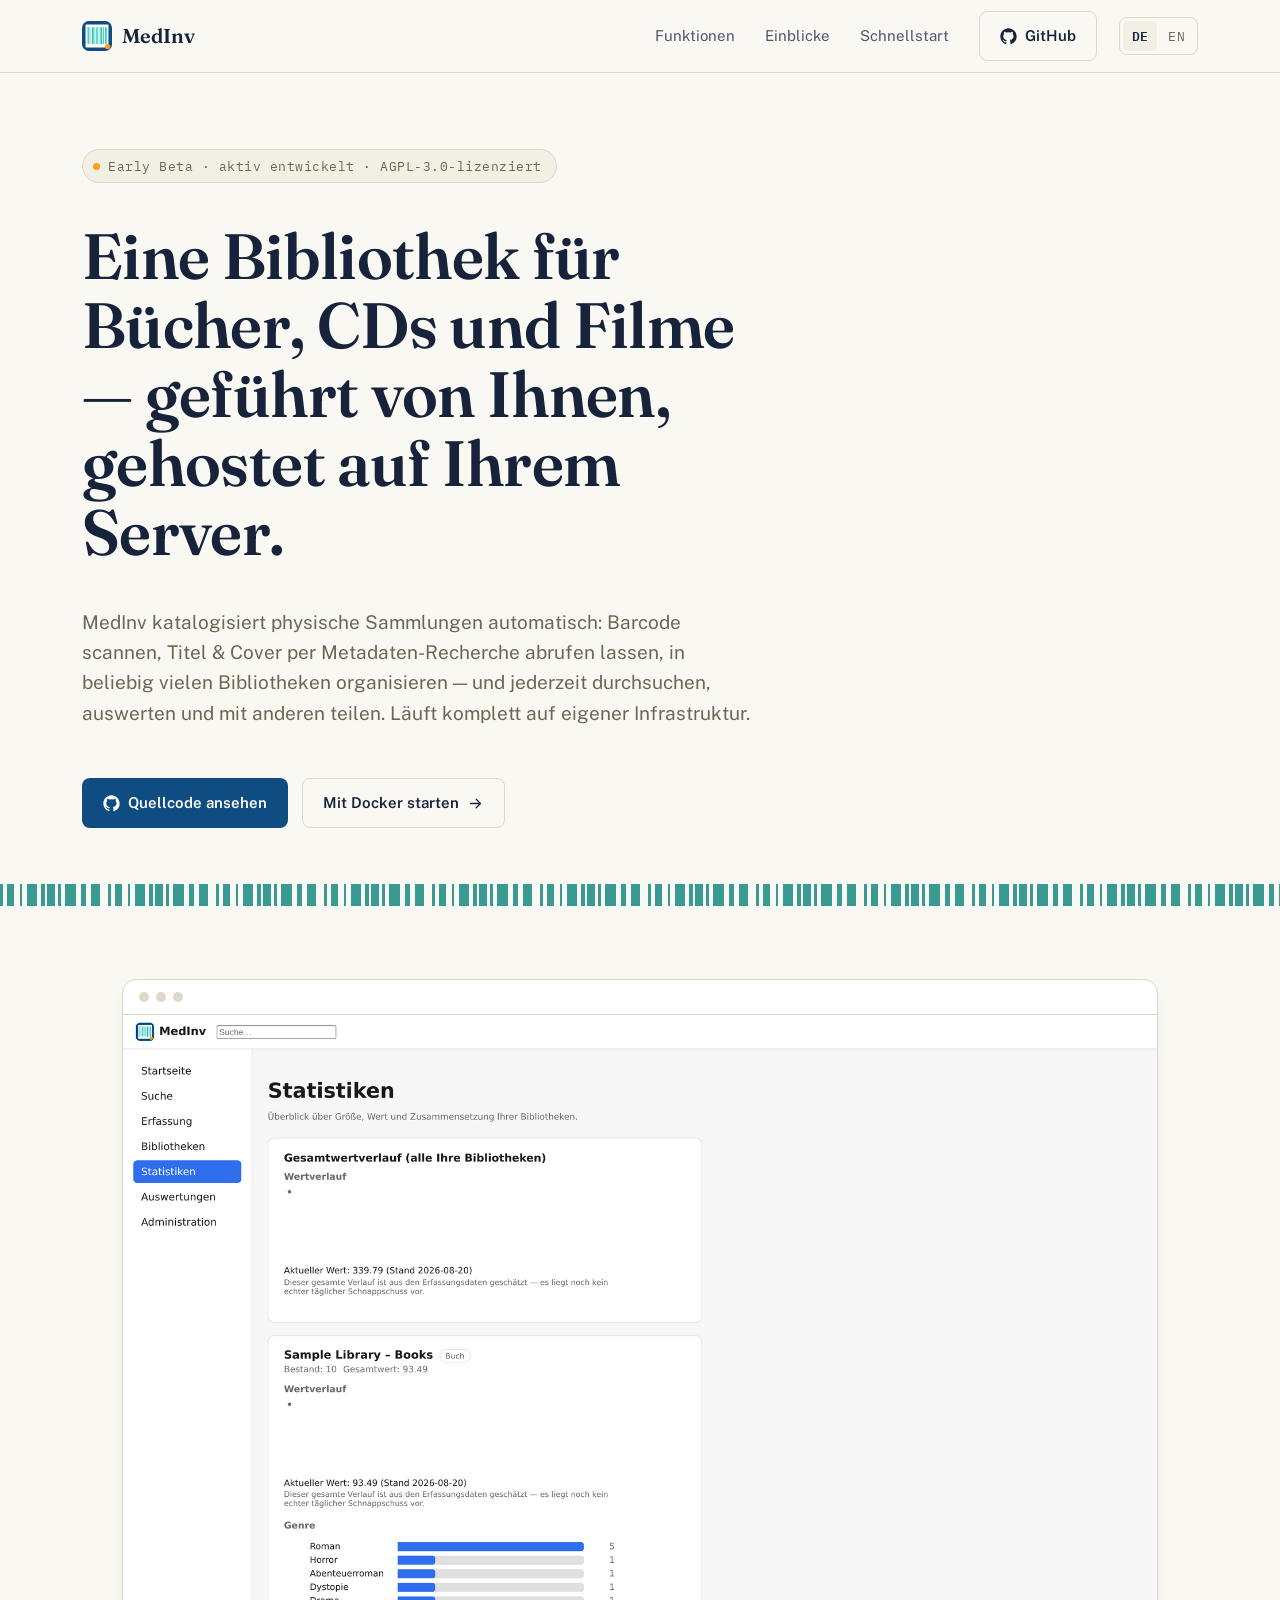
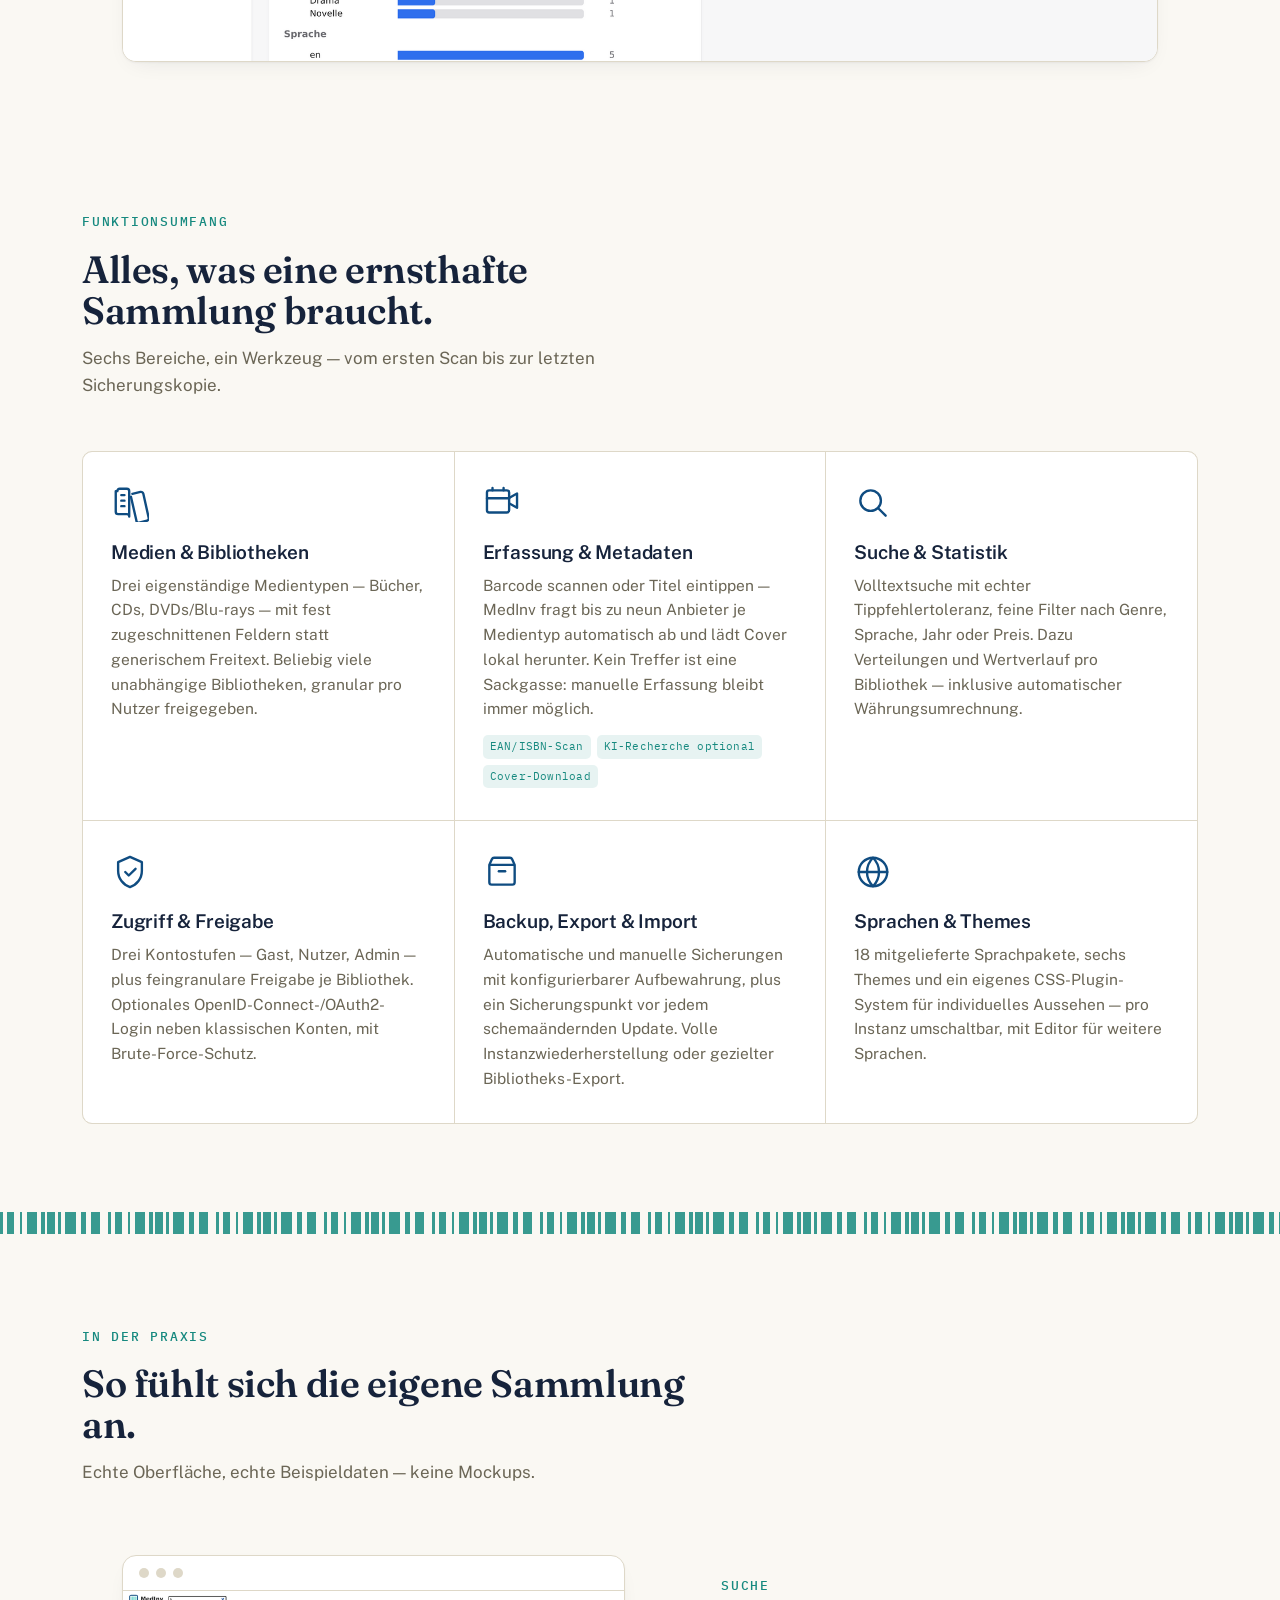
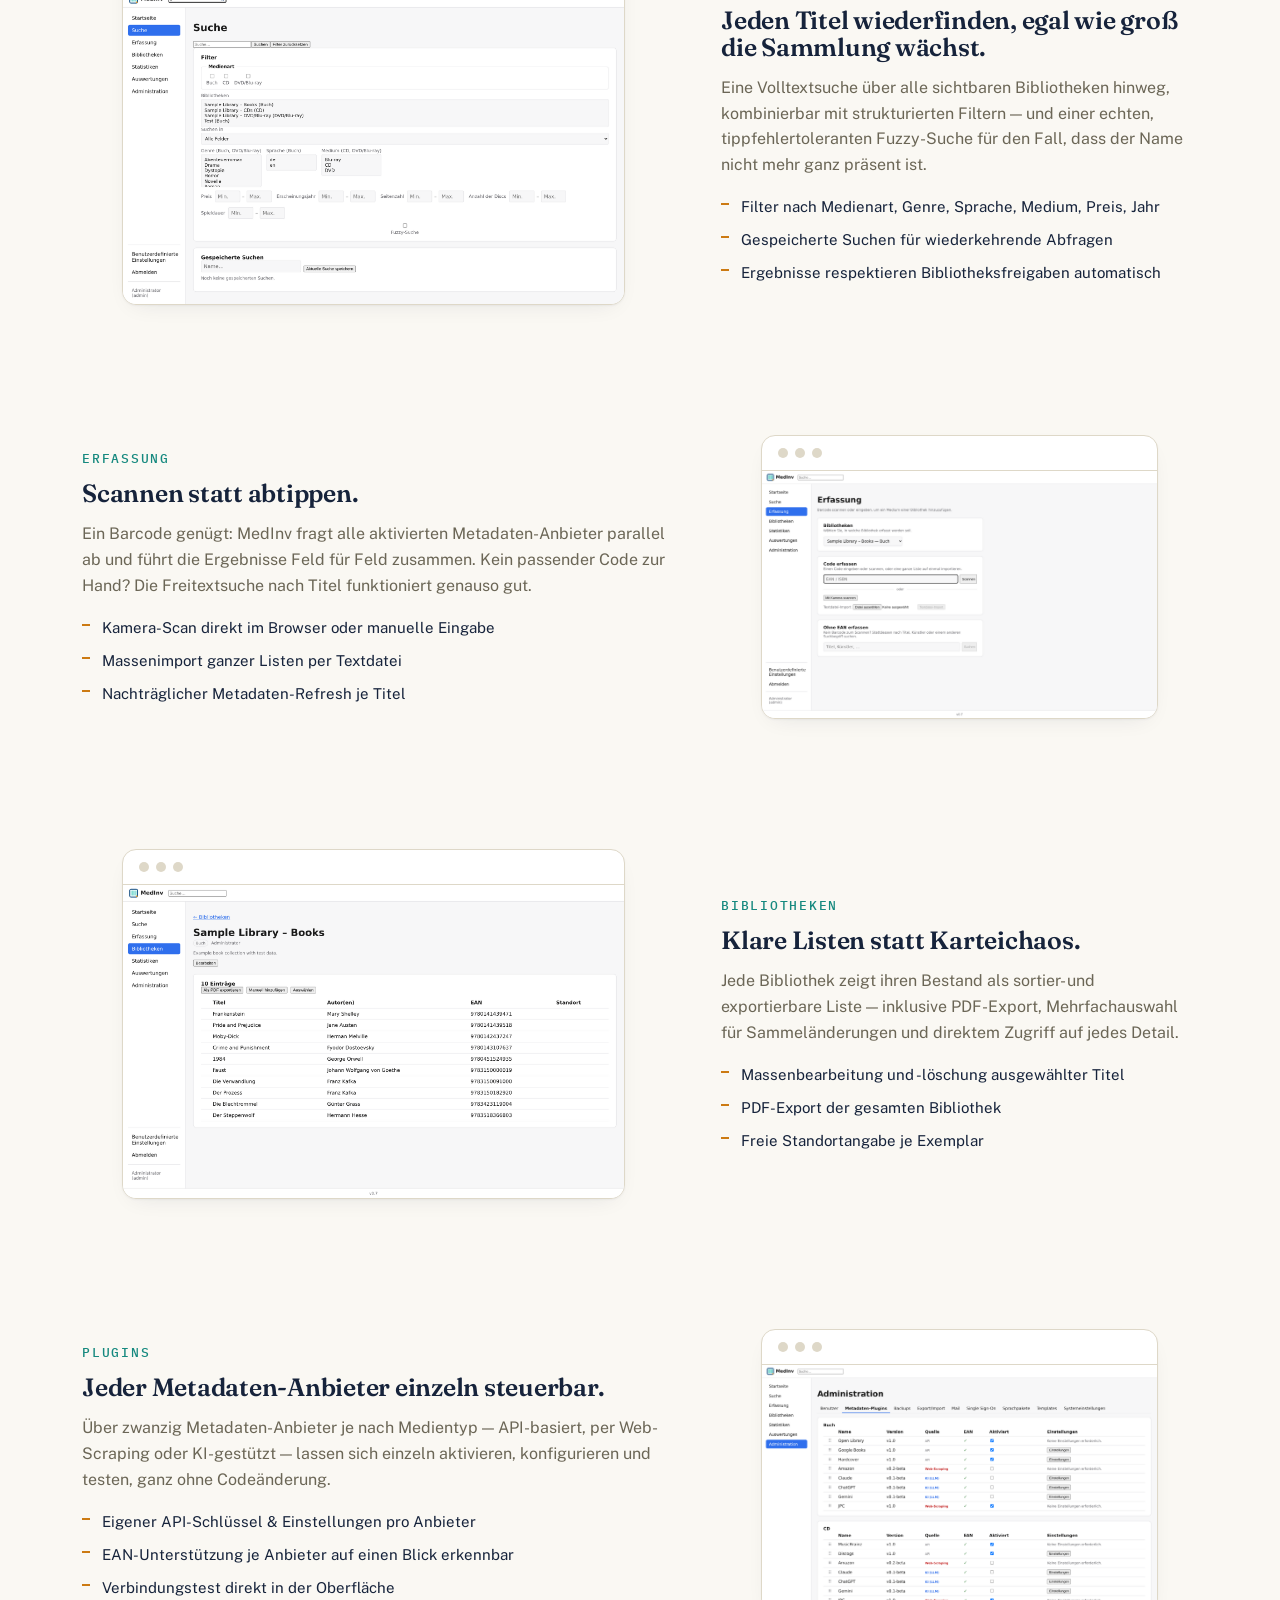
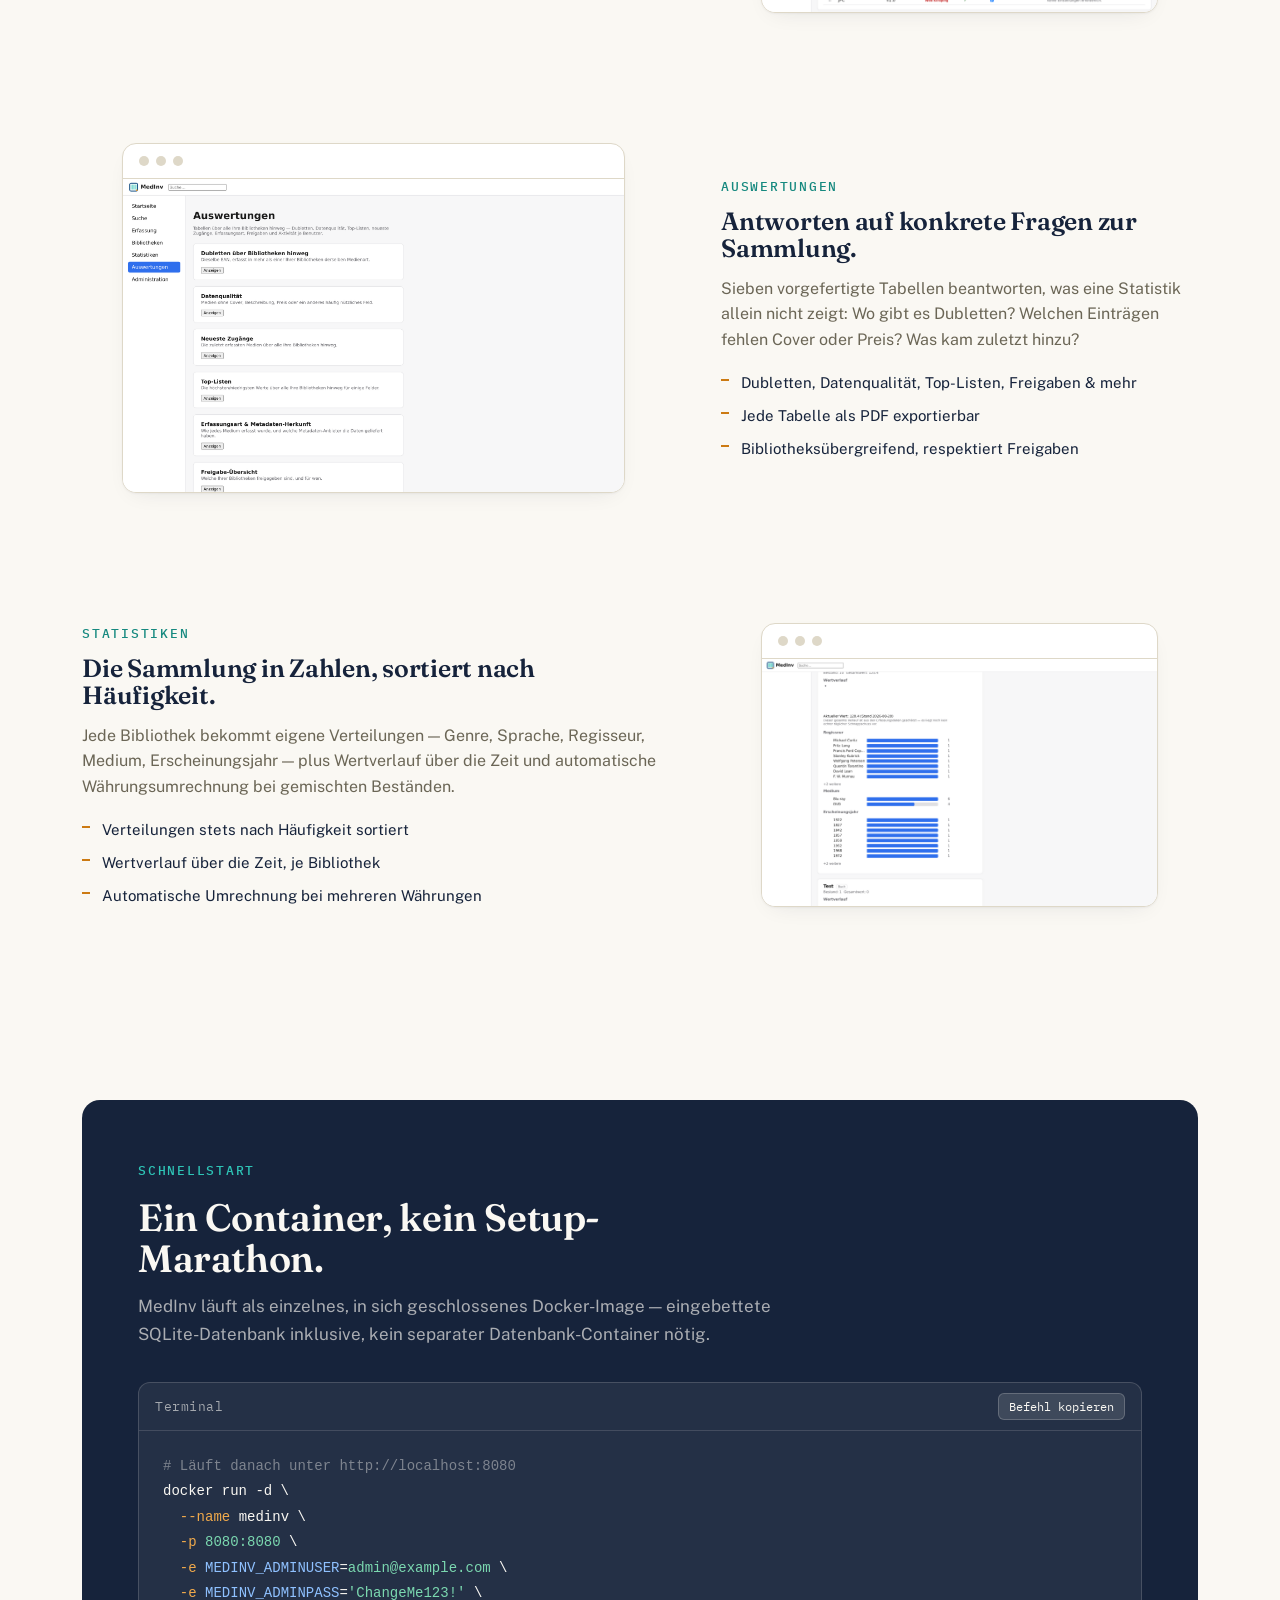
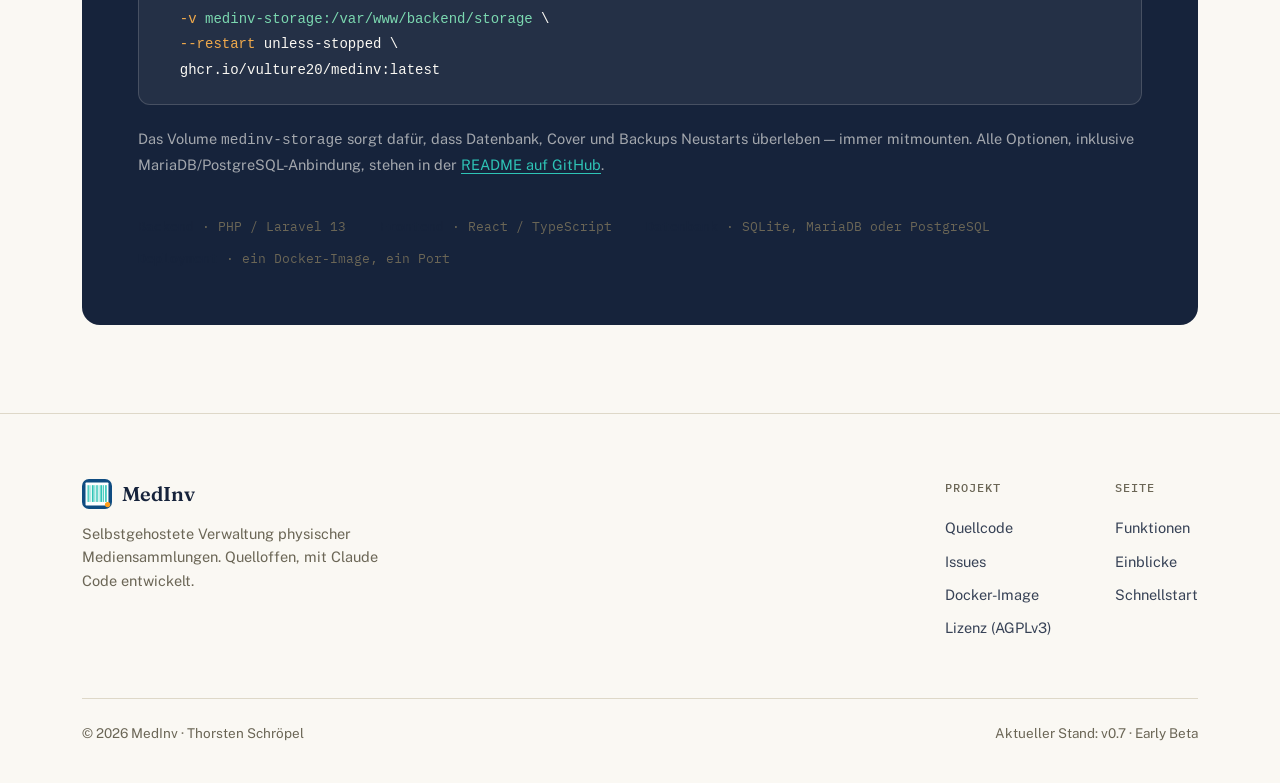
==== index.html @ a43372a1 "Initial commit: MedInv marketing homepage Statische, zweisprachige (DE/EN) Ein-/Zwei-Seiten-Homepage" ====
<!doctype html>
<html lang="de">
<head>
  <meta charset="UTF-8" />
  <meta name="viewport" content="width=device-width, initial-scale=1" />
  <meta name="robots" content="index, follow" />

  <title>MedInv — Ihre physische Mediensammlung, selbst gehostet</title>
  <meta name="description" content="MedInv ist eine selbstgehostete Web-App, um Bücher, CDs und DVDs/Blu-rays zu katalogisieren: Barcode scannen, Metadaten automatisch abrufen, durchsuchen und auswerten. Quelloffen auf GitHub." />

  <link rel="canonical" href="https://medinv.de/" />
  <link rel="alternate" hreflang="de" href="https://medinv.de/" />
  <link rel="alternate" hreflang="en" href="https://medinv.de/en/" />
  <link rel="alternate" hreflang="x-default" href="https://medinv.de/" />

  <meta property="og:type" content="website" />
  <meta property="og:site_name" content="MedInv" />
  <meta property="og:title" content="MedInv — Ihre physische Mediensammlung, selbst gehostet" />
  <meta property="og:description" content="MedInv ist eine selbstgehostete Web-App, um Bücher, CDs und DVDs/Blu-rays zu katalogisieren: Barcode scannen, Metadaten automatisch abrufen, durchsuchen und auswerten." />
  <meta property="og:url" content="https://medinv.de/" />
  <meta property="og:image" content="https://medinv.de/assets/img/og-image-de.png" />
  <meta property="og:image:width" content="1200" />
  <meta property="og:image:height" content="630" />
  <meta property="og:locale" content="de_DE" />
  <meta property="og:locale:alternate" content="en_US" />

  <meta name="twitter:card" content="summary_large_image" />
  <meta name="twitter:title" content="MedInv — Ihre physische Mediensammlung, selbst gehostet" />
  <meta name="twitter:description" content="MedInv ist eine selbstgehostete Web-App, um Bücher, CDs und DVDs/Blu-rays zu katalogisieren: Barcode scannen, Metadaten automatisch abrufen, durchsuchen und auswerten." />
  <meta name="twitter:image" content="https://medinv.de/assets/img/og-image-de.png" />

  <meta name="theme-color" content="#0f4c81" />
  <meta name="theme-color" content="#12181f" media="(prefers-color-scheme: dark)" />

  <link rel="icon" href="assets/img/logo.svg" type="image/svg+xml" />
  <link rel="icon" href="/favicon.ico" sizes="48x48" />
  <link rel="apple-touch-icon" href="assets/img/apple-touch-icon.png" />
  <link rel="manifest" href="/site.webmanifest" />

  <link rel="preconnect" href="https://fonts.googleapis.com" />
  <link rel="preconnect" href="https://fonts.gstatic.com" crossorigin />
  <link href="https://fonts.googleapis.com/css2?family=Fraunces:opsz,wght@9..144,500;9..144,600;9..144,700&family=Public+Sans:wght@400;500;600;700&family=IBM+Plex+Mono:wght@400;500&display=swap" rel="stylesheet">

  <link rel="stylesheet" href="assets/css/style.css" />

  <script type="application/ld+json">
  {
    "@context": "https://schema.org",
    "@type": "SoftwareApplication",
    "name": "MedInv",
    "description": "MedInv ist eine selbstgehostete Web-App, um Bücher, CDs und DVDs/Blu-rays zu katalogisieren: Barcode scannen, Metadaten automatisch abrufen, durchsuchen und auswerten.",
    "applicationCategory": "MultimediaApplication",
    "operatingSystem": "Linux, Docker",
    "softwareVersion": "0.7",
    "license": "https://github.com/vulture20/MedInv/blob/main/LICENSE",
    "url": "https://medinv.de/",
    "image": "https://medinv.de/assets/img/og-image-de.png",
    "author": { "@type": "Person", "name": "Thorsten Schröpel" },
    "offers": { "@type": "Offer", "price": "0", "priceCurrency": "EUR" },
    "inLanguage": "de"
  }
  </script>
</head>
<body>

  <nav class="site-nav">
    <div class="wrap">
      <a class="brand" href="#top">
        <img src="assets/img/logo.svg" alt="" width="30" height="30" />
        MedInv
      </a>
      <div class="nav-right">
        <div class="nav-links" id="navLinks">
          <a href="#funktionen">Funktionen</a>
          <a href="#einblicke">Einblicke</a>
          <a href="#quickstart">Schnellstart</a>
          <a class="btn btn-ghost" href="https://github.com/vulture20/MedInv" target="_blank" rel="noopener">
            <svg viewBox="0 0 24 24" fill="currentColor" aria-hidden="true"><path d="M12 .5C5.73.5.5 5.74.5 12.02c0 5.02 3.25 9.28 7.77 10.78.57.1.78-.25.78-.55 0-.27-.01-1.16-.02-2.1-3.16.69-3.83-1.36-3.83-1.36-.52-1.3-1.26-1.65-1.26-1.65-1.03-.71.08-.7.08-.7 1.14.08 1.74 1.17 1.74 1.17 1.01 1.74 2.65 1.24 3.3.95.1-.73.4-1.24.72-1.53-2.52-.29-5.17-1.26-5.17-5.62 0-1.24.44-2.26 1.16-3.06-.12-.28-.5-1.44.11-3 0 0 .95-.3 3.12 1.17a10.9 10.9 0 0 1 5.68 0c2.17-1.47 3.12-1.17 3.12-1.17.61 1.56.23 2.72.11 3 .72.8 1.16 1.82 1.16 3.06 0 4.37-2.66 5.33-5.19 5.61.41.35.77 1.04.77 2.1 0 1.52-.01 2.74-.01 3.11 0 .3.2.66.79.55A10.53 10.53 0 0 0 23.5 12.02C23.5 5.74 18.27.5 12 .5Z"/></svg>
            GitHub
          </a>
        </div>
        <div class="lang-switch" role="group" aria-label="Sprache / Language">
          <a class="lang-btn is-active" href="/" aria-current="page">DE</a>
          <a class="lang-btn" href="/en/">EN</a>
        </div>
        <button class="nav-toggle" id="navToggle" aria-label="Menü öffnen" aria-expanded="false" aria-controls="navLinks">
          <svg viewBox="0 0 24 24" fill="none" stroke="currentColor" stroke-width="1.8" stroke-linecap="round"><path d="M4 7h16M4 12h16M4 17h16"/></svg>
        </button>
      </div>
    </div>
  </nav>

  <main id="top">

    <!-- Hero ============================================================ -->
    <header class="hero">
      <div class="wrap">
        <span class="status-pill"><span class="dot"></span> Early Beta · aktiv entwickelt · AGPL-3.0-lizenziert</span>

        <h1>Eine Bibliothek für Bücher, CDs und Filme — geführt von Ihnen, gehostet auf Ihrem Server.</h1>

        <p class="lede">
          MedInv katalogisiert physische Sammlungen automatisch: Barcode scannen,
          Titel &amp; Cover per Metadaten-Recherche abrufen lassen, in beliebig
          vielen Bibliotheken organisieren — und jederzeit durchsuchen, auswerten
          und mit anderen teilen. Läuft komplett auf eigener Infrastruktur.
        </p>

        <div class="actions">
          <a class="btn btn-primary" href="https://github.com/vulture20/MedInv" target="_blank" rel="noopener">
            <svg viewBox="0 0 24 24" fill="currentColor" aria-hidden="true"><path d="M12 .5C5.73.5.5 5.74.5 12.02c0 5.02 3.25 9.28 7.77 10.78.57.1.78-.25.78-.55 0-.27-.01-1.16-.02-2.1-3.16.69-3.83-1.36-3.83-1.36-.52-1.3-1.26-1.65-1.26-1.65-1.03-.71.08-.7.08-.7 1.14.08 1.74 1.17 1.74 1.17 1.01 1.74 2.65 1.24 3.3.95.1-.73.4-1.24.72-1.53-2.52-.29-5.17-1.26-5.17-5.62 0-1.24.44-2.26 1.16-3.06-.12-.28-.5-1.44.11-3 0 0 .95-.3 3.12 1.17a10.9 10.9 0 0 1 5.68 0c2.17-1.47 3.12-1.17 3.12-1.17.61 1.56.23 2.72.11 3 .72.8 1.16 1.82 1.16 3.06 0 4.37-2.66 5.33-5.19 5.61.41.35.77 1.04.77 2.1 0 1.52-.01 2.74-.01 3.11 0 .3.2.66.79.55A10.53 10.53 0 0 0 23.5 12.02C23.5 5.74 18.27.5 12 .5Z"/></svg>
            <span>Quellcode ansehen</span>
          </a>
          <a class="btn btn-ghost" href="#quickstart">
            <span>Mit Docker starten</span>
            <svg viewBox="0 0 24 24" fill="none" stroke="currentColor" stroke-width="1.8" stroke-linecap="round" stroke-linejoin="round"><path d="M5 12h14M13 6l6 6-6 6"/></svg>
          </a>
        </div>
      </div>

      <div class="barcode" style="margin-top:56px;" aria-hidden="true"></div>

      <div class="wrap hero-shot reveal">
        <figure class="browser-frame">
          <div class="chrome"><span></span><span></span><span></span></div>
          <img src="assets/img/screenshot-statistics.png" alt="Statistik-Ansicht von MedInv mit Wertverlauf und Genre-Verteilung einer Bibliothek" loading="eager" width="1800" height="1000" />
        </figure>
      </div>
    </header>

    <!-- Funktionen ====================================================== -->
    <section id="funktionen">
      <div class="wrap">
        <div class="section-head reveal">
          <span class="eyebrow">Funktionsumfang</span>
          <h2>Alles, was eine ernsthafte Sammlung braucht.</h2>
          <p>Sechs Bereiche, ein Werkzeug — vom ersten Scan bis zur letzten Sicherungskopie.</p>
        </div>

        <div class="feature-grid reveal">
          <article class="feature-card">
            <div class="icon">
              <svg viewBox="0 0 24 24" fill="none" stroke="currentColor" stroke-linecap="round" stroke-linejoin="round"><path d="M4 4.5A1.5 1.5 0 0 1 5.5 3H10a1.5 1.5 0 0 1 1.5 1.5v16A1.5 1.5 0 0 0 10 19H4.5A1.5 1.5 0 0 1 3 17.5v-13Z"/><path d="M13.5 6.2 18.6 5a1.5 1.5 0 0 1 1.82 1.1l3.4 15.3a1.5 1.5 0 0 1-1.13 1.8l-4.9 1.2A1.5 1.5 0 0 1 16 22.9L12.6 8.1"/><path d="M6.5 7h2M6.5 10.5h2M6.5 14h2"/></svg>
            </div>
            <h3>Medien &amp; Bibliotheken</h3>
            <p>Drei eigenständige Medientypen — Bücher, CDs, DVDs/Blu-rays — mit fest zugeschnittenen Feldern statt generischem Freitext. Beliebig viele unabhängige Bibliotheken, granular pro Nutzer freigegeben.</p>
          </article>

          <article class="feature-card">
            <div class="icon">
              <svg viewBox="0 0 24 24" fill="none" stroke="currentColor" stroke-linecap="round" stroke-linejoin="round"><rect x="2.5" y="4" width="14" height="14" rx="1.4"/><path d="M6 4V2.5M13 4V2.5M2.5 9h14"/><path d="M17 8.5 21.5 6v9L17 12.5"/></svg>
            </div>
            <h3>Erfassung &amp; Metadaten</h3>
            <p>Barcode scannen oder Titel eintippen — MedInv fragt bis zu neun Anbieter je Medientyp automatisch ab und lädt Cover lokal herunter. Kein Treffer ist eine Sackgasse: manuelle Erfassung bleibt immer möglich.</p>
            <div class="taglist">
              <span>EAN/ISBN-Scan</span>
              <span>KI-Recherche optional</span>
              <span>Cover-Download</span>
            </div>
          </article>

          <article class="feature-card">
            <div class="icon">
              <svg viewBox="0 0 24 24" fill="none" stroke="currentColor" stroke-linecap="round" stroke-linejoin="round"><circle cx="10.5" cy="10.5" r="6.5"/><path d="m20 20-4.7-4.7"/></svg>
            </div>
            <h3>Suche &amp; Statistik</h3>
            <p>Volltextsuche mit echter Tippfehlertoleranz, feine Filter nach Genre, Sprache, Jahr oder Preis. Dazu Verteilungen und Wertverlauf pro Bibliothek — inklusive automatischer Währungsumrechnung.</p>
          </article>

          <article class="feature-card">
            <div class="icon">
              <svg viewBox="0 0 24 24" fill="none" stroke="currentColor" stroke-linecap="round" stroke-linejoin="round"><path d="M12 2.5 4.5 5.8v5.4c0 5 3.2 8.9 7.5 10.3 4.3-1.4 7.5-5.3 7.5-10.3V5.8L12 2.5Z"/><path d="m9 12 2.2 2.2L15.5 10"/></svg>
            </div>
            <h3>Zugriff &amp; Freigabe</h3>
            <p>Drei Kontostufen — Gast, Nutzer, Admin — plus feingranulare Freigabe je Bibliothek. Optionales OpenID-Connect-/OAuth2-Login neben klassischen Konten, mit Brute-Force-Schutz.</p>
          </article>

          <article class="feature-card">
            <div class="icon">
              <svg viewBox="0 0 24 24" fill="none" stroke="currentColor" stroke-linecap="round" stroke-linejoin="round"><path d="M4 7.5h16M4 7.5v11A1.5 1.5 0 0 0 5.5 20h13a1.5 1.5 0 0 0 1.5-1.5v-11M4 7.5l1.6-3.6A1.5 1.5 0 0 1 6.97 3h10.06a1.5 1.5 0 0 1 1.37.9L20 7.5"/><path d="M10 11.5h4"/></svg>
            </div>
            <h3>Backup, Export &amp; Import</h3>
            <p>Automatische und manuelle Sicherungen mit konfigurierbarer Aufbewahrung, plus ein Sicherungspunkt vor jedem schemaändernden Update. Volle Instanzwiederherstellung oder gezielter Bibliotheks-Export.</p>
          </article>

          <article class="feature-card">
            <div class="icon">
              <svg viewBox="0 0 24 24" fill="none" stroke="currentColor" stroke-linecap="round" stroke-linejoin="round"><circle cx="12" cy="12" r="9"/><path d="M3 12h18M12 3c2.5 2.5 3.8 5.8 3.8 9s-1.3 6.5-3.8 9c-2.5-2.5-3.8-5.8-3.8-9S9.5 5.5 12 3Z"/></svg>
            </div>
            <h3>Sprachen &amp; Themes</h3>
            <p>18 mitgelieferte Sprachpakete, sechs Themes und ein eigenes CSS-Plugin-System für individuelles Aussehen — pro Instanz umschaltbar, mit Editor für weitere Sprachen.</p>
          </article>
        </div>
      </div>
    </section>

    <div class="barcode" aria-hidden="true"></div>

    <!-- Einblicke ======================================================= -->
    <section id="einblicke">
      <div class="wrap">
        <div class="section-head reveal">
          <span class="eyebrow">In der Praxis</span>
          <h2>So fühlt sich die eigene Sammlung an.</h2>
          <p>Echte Oberfläche, echte Beispieldaten — keine Mockups.</p>
        </div>

        <div class="showcase-row reveal">
          <div class="showcase-media">
            <figure class="browser-frame">
              <div class="chrome"><span></span><span></span><span></span></div>
              <img src="assets/img/screenshot-search.png" alt="Suchseite mit Filtern nach Medienart, Genre, Sprache, Preis und Erscheinungsjahr" loading="lazy" width="1800" height="1250" />
            </figure>
          </div>
          <div class="showcase-copy">
            <span class="eyebrow">Suche</span>
            <h3>Jeden Titel wiederfinden, egal wie groß die Sammlung wächst.</h3>
            <p>Eine Volltextsuche über alle sichtbaren Bibliotheken hinweg, kombinierbar mit strukturierten Filtern — und einer echten, tippfehlertoleranten Fuzzy-Suche für den Fall, dass der Name nicht mehr ganz präsent ist.</p>
            <ul>
              <li>Filter nach Medienart, Genre, Sprache, Medium, Preis, Jahr</li>
              <li>Gespeicherte Suchen für wiederkehrende Abfragen</li>
              <li>Ergebnisse respektieren Bibliotheksfreigaben automatisch</li>
            </ul>
          </div>
        </div>

        <div class="showcase-row reverse reveal">
          <div class="showcase-media">
            <figure class="browser-frame">
              <div class="chrome"><span></span><span></span><span></span></div>
              <img src="assets/img/screenshot-capture.png" alt="Erfassungsseite von MedInv mit Barcode-Eingabe, Kamera-Scan und Erfassung ohne EAN" loading="lazy" width="1800" height="1250" />
            </figure>
          </div>
          <div class="showcase-copy">
            <span class="eyebrow">Erfassung</span>
            <h3>Scannen statt abtippen.</h3>
            <p>Ein Barcode genügt: MedInv fragt alle aktivierten Metadaten-Anbieter parallel ab und führt die Ergebnisse Feld für Feld zusammen. Kein passender Code zur Hand? Die Freitextsuche nach Titel funktioniert genauso gut.</p>
            <ul>
              <li>Kamera-Scan direkt im Browser oder manuelle Eingabe</li>
              <li>Massenimport ganzer Listen per Textdatei</li>
              <li>Nachträglicher Metadaten-Refresh je Titel</li>
            </ul>
          </div>
        </div>

        <div class="showcase-row reveal">
          <div class="showcase-media">
            <figure class="browser-frame">
              <div class="chrome"><span></span><span></span><span></span></div>
              <img src="assets/img/screenshot-library.png" alt="Bibliotheksansicht mit Titelliste, Autor und EAN, sowie PDF-Export" loading="lazy" width="1800" height="1250" />
            </figure>
          </div>
          <div class="showcase-copy">
            <span class="eyebrow">Bibliotheken</span>
            <h3>Klare Listen statt Karteichaos.</h3>
            <p>Jede Bibliothek zeigt ihren Bestand als sortier- und exportierbare Liste — inklusive PDF-Export, Mehrfachauswahl für Sammeländerungen und direktem Zugriff auf jedes Detail.</p>
            <ul>
              <li>Massenbearbeitung und -löschung ausgewählter Titel</li>
              <li>PDF-Export der gesamten Bibliothek</li>
              <li>Freie Standortangabe je Exemplar</li>
            </ul>
          </div>
        </div>

        <div class="showcase-row reverse reveal">
          <div class="showcase-media">
            <figure class="browser-frame">
              <div class="chrome"><span></span><span></span><span></span></div>
              <img src="assets/img/screenshot-plugins.png" alt="Plugin-Verwaltung mit Metadaten-Anbietern je Medientyp, Version, Quelle, EAN-Unterstützung und Aktivierung" loading="lazy" width="1800" height="1250" />
            </figure>
          </div>
          <div class="showcase-copy">
            <span class="eyebrow">Plugins</span>
            <h3>Jeder Metadaten-Anbieter einzeln steuerbar.</h3>
            <p>Über zwanzig Metadaten-Anbieter je nach Medientyp — API-basiert, per Web-Scraping oder KI-gestützt — lassen sich einzeln aktivieren, konfigurieren und testen, ganz ohne Codeänderung.</p>
            <ul>
              <li>Eigener API-Schlüssel &amp; Einstellungen pro Anbieter</li>
              <li>EAN-Unterstützung je Anbieter auf einen Blick erkennbar</li>
              <li>Verbindungstest direkt in der Oberfläche</li>
            </ul>
          </div>
        </div>

        <div class="showcase-row reveal">
          <div class="showcase-media">
            <figure class="browser-frame">
              <div class="chrome"><span></span><span></span><span></span></div>
              <img src="assets/img/screenshot-reports.png" alt="Übersicht der Auswertungen: Dubletten, Datenqualität, Neueste Zugänge, Top-Listen, Erfassungsart, Freigaben" loading="lazy" width="1800" height="1250" />
            </figure>
          </div>
          <div class="showcase-copy">
            <span class="eyebrow">Auswertungen</span>
            <h3>Antworten auf konkrete Fragen zur Sammlung.</h3>
            <p>Sieben vorgefertigte Tabellen beantworten, was eine Statistik allein nicht zeigt: Wo gibt es Dubletten? Welchen Einträgen fehlen Cover oder Preis? Was kam zuletzt hinzu?</p>
            <ul>
              <li>Dubletten, Datenqualität, Top-Listen, Freigaben &amp; mehr</li>
              <li>Jede Tabelle als PDF exportierbar</li>
              <li>Bibliotheksübergreifend, respektiert Freigaben</li>
            </ul>
          </div>
        </div>

        <div class="showcase-row reverse reveal">
          <div class="showcase-media">
            <figure class="browser-frame">
              <div class="chrome"><span></span><span></span><span></span></div>
              <img src="assets/img/screenshot-statistics-dvd.png" alt="Statistik-Verteilungen nach Regisseur, Medium und Erscheinungsjahr für eine DVD/Blu-ray-Bibliothek" loading="lazy" width="1800" height="1250" />
            </figure>
          </div>
          <div class="showcase-copy">
            <span class="eyebrow">Statistiken</span>
            <h3>Die Sammlung in Zahlen, sortiert nach Häufigkeit.</h3>
            <p>Jede Bibliothek bekommt eigene Verteilungen — Genre, Sprache, Regisseur, Medium, Erscheinungsjahr — plus Wertverlauf über die Zeit und automatische Währungsumrechnung bei gemischten Beständen.</p>
            <ul>
              <li>Verteilungen stets nach Häufigkeit sortiert</li>
              <li>Wertverlauf über die Zeit, je Bibliothek</li>
              <li>Automatische Umrechnung bei mehreren Währungen</li>
            </ul>
          </div>
        </div>
      </div>
    </section>

    <!-- Quickstart ======================================================= -->
    <section id="quickstart">
      <div class="wrap">
        <div class="quickstart reveal">
          <div class="section-head">
            <span class="eyebrow">Schnellstart</span>
            <h2>Ein Container, kein Setup-Marathon.</h2>
            <p>MedInv läuft als einzelnes, in sich geschlossenes Docker-Image — eingebettete SQLite-Datenbank inklusive, kein separater Datenbank-Container nötig.</p>
          </div>

          <div class="code-block">
            <div class="code-head">
              <span>Terminal</span>
              <button class="copy-btn" id="copyBtn" type="button" data-copy="docker run -d --name medinv -p 8080:8080 -e MEDINV_ADMINUSER=admin@example.com -e MEDINV_ADMINPASS='ChangeMe123!' -v medinv-storage:/var/www/backend/storage --restart unless-stopped ghcr.io/vulture20/medinv:latest" data-copied-label="Kopiert ✓">Befehl kopieren</button>
            </div>
            <pre><code><span class="tok-cmt"># Läuft danach unter http://localhost:8080</span>
docker run -d \
  <span class="tok-flag">--name</span> medinv \
  <span class="tok-flag">-p</span> <span class="tok-str">8080:8080</span> \
  <span class="tok-flag">-e</span> <span class="tok-key">MEDINV_ADMINUSER</span>=<span class="tok-str">admin@example.com</span> \
  <span class="tok-flag">-e</span> <span class="tok-key">MEDINV_ADMINPASS</span>=<span class="tok-str">'ChangeMe123!'</span> \
  <span class="tok-flag">-v</span> <span class="tok-str">medinv-storage:/var/www/backend/storage</span> \
  <span class="tok-flag">--restart</span> unless-stopped \
  ghcr.io/vulture20/medinv:latest</code></pre>
          </div>

          <p class="quickstart-note">
            Das Volume <code>medinv-storage</code> sorgt dafür, dass Datenbank, Cover und Backups Neustarts überleben — immer mitmounten.
            Alle Optionen, inklusive MariaDB/PostgreSQL-Anbindung, stehen in der
            <a href="https://github.com/vulture20/MedInv#-quick-start-with-docker" target="_blank" rel="noopener">README auf GitHub</a>.
          </p>

          <div class="stack">
            <span><strong>Backend</strong> · PHP / Laravel 13</span>
            <span><strong>Frontend</strong> · React / TypeScript</span>
            <span><strong>Datenbank</strong> · SQLite, MariaDB oder PostgreSQL</span>
            <span><strong>Deployment</strong> · ein Docker-Image, ein Port</span>
          </div>
        </div>
      </div>
    </section>

  </main>

  <footer>
    <div class="wrap">
      <div class="footer-top">
        <div class="footer-brand">
          <a class="brand" href="#top">
            <img src="assets/img/logo.svg" alt="" width="30" height="30" />
            MedInv
          </a>
          <p>Selbstgehostete Verwaltung physischer Mediensammlungen. Quelloffen, mit Claude Code entwickelt.</p>
        </div>
        <div class="footer-cols">
          <div class="footer-col">
            <h4>Projekt</h4>
            <a href="https://github.com/vulture20/MedInv" target="_blank" rel="noopener">Quellcode</a>
            <a href="https://github.com/vulture20/MedInv/issues" target="_blank" rel="noopener">Issues</a>
            <a href="https://github.com/vulture20/MedInv/pkgs/container/medinv" target="_blank" rel="noopener">Docker-Image</a>
            <a href="https://github.com/vulture20/MedInv/blob/main/LICENSE" target="_blank" rel="noopener">Lizenz (AGPLv3)</a>
          </div>
          <div class="footer-col">
            <h4>Seite</h4>
            <a href="#funktionen">Funktionen</a>
            <a href="#einblicke">Einblicke</a>
            <a href="#quickstart">Schnellstart</a>
          </div>
        </div>
      </div>
      <div class="footer-bottom">
        <span>© <span id="year"></span> MedInv · Thorsten Schröpel</span>
        <span>Aktueller Stand: v0.7 · Early Beta</span>
      </div>
    </div>
  </footer>

  <script src="assets/js/main.js"></script>
</body>
</html>
---- assets/css/style.css ----
/* =========================================================================
   MedInv — Produktseite
   Design-Tokens: siehe Kommentare unten. Ruhige, papierne Grundfläche,
   ein Signatur-Element (der "Barcode-Strip", direkt aus dem Logo
   abgeleitet) zieht sich als Gliederungselement durch die ganze Seite.
   ========================================================================= */

:root {
  /* Farbe -------------------------------------------------------------- */
  --paper: #faf8f3;         /* Grundfläche: warmes Karteikarten-Weiß */
  --paper-alt: #f2efe5;     /* Abgesetzte Flächen (Karten, Codeblock) */
  --ink: #16233b;           /* Fließtext / Überschriften, aus dem Logo-Blau abgeleitet */
  --muted: #6b6656;         /* Sekundärtext, warmes Grau-Braun */
  --line: #ded8c8;          /* Haarlinien, Rahmen */
  --shelf-blue: #0f4c81;    /* Primärfarbe, direkt aus dem Logo */
  --shelf-blue-dark: #0b3a63;
  --barcode-teal: #16897f;  /* Akzent, aus dem Logo-Teal, für Kontrast vertieft */
  --barcode-teal-bright: #2ec4b6; /* Logo-Originalton, nur dekorativ */
  --stamp-orange: #cc7a12;  /* Akzent, aus dem Logo-Orange, für Kontrast vertieft */
  --stamp-orange-bright: #ff9f1c; /* Logo-Originalton, nur dekorativ */
  --surface: #ffffff;

  /* Typografie ----------------------------------------------------------*/
  --font-display: 'Fraunces', 'Iowan Old Style', 'Georgia', serif;
  --font-body: 'Public Sans', -apple-system, BlinkMacSystemFont, 'Segoe UI', sans-serif;
  --font-mono: 'IBM Plex Mono', ui-monospace, 'SFMono-Regular', Menlo, monospace;

  --radius: 10px;
  --shadow-card: 0 1px 2px rgba(22, 35, 59, 0.04), 0 8px 24px -12px rgba(22, 35, 59, 0.12);
  --max-width: 1180px;
}

@media (prefers-color-scheme: dark) {
  :root {
    --paper: #12181f;
    --paper-alt: #171f28;
    --ink: #eee9de;
    --muted: #9a9587;
    --line: #2a3038;
    --shelf-blue: #4f9ce8;
    --shelf-blue-dark: #7fb8f0;
    --barcode-teal: #3ecbbd;
    --stamp-orange: #f0a94b;
    --surface: #171f28;
    --shadow-card: 0 1px 2px rgba(0, 0, 0, 0.3), 0 8px 24px -12px rgba(0, 0, 0, 0.5);
  }
}

* {
  box-sizing: border-box;
}

html {
  scroll-behavior: smooth;
}

@media (prefers-reduced-motion: reduce) {
  html {
    scroll-behavior: auto;
  }
  * {
    animation-duration: 0.001ms !important;
    animation-iteration-count: 1 !important;
    transition-duration: 0.001ms !important;
    scroll-behavior: auto !important;
  }
}

body {
  margin: 0;
  background: var(--paper);
  color: var(--ink);
  font-family: var(--font-body);
  font-size: 17px;
  line-height: 1.6;
  -webkit-font-smoothing: antialiased;
}

img {
  max-width: 100%;
  display: block;
}

a {
  color: inherit;
}

.wrap {
  max-width: var(--max-width);
  margin: 0 auto;
  padding: 0 32px;
}

@media (max-width: 640px) {
  .wrap {
    padding: 0 20px;
  }
}

::selection {
  background: var(--barcode-teal);
  color: var(--paper);
}

:focus-visible {
  outline: 2px solid var(--barcode-teal);
  outline-offset: 3px;
}

h1, h2, h3 {
  font-family: var(--font-display);
  font-weight: 600;
  line-height: 1.08;
  margin: 0;
  letter-spacing: -0.01em;
}

p {
  margin: 0;
}

.eyebrow {
  font-family: var(--font-mono);
  font-size: 12.5px;
  letter-spacing: 0.14em;
  text-transform: uppercase;
  color: var(--barcode-teal);
  font-weight: 500;
}

/* Barcode-Strip: Signatur-Element -------------------------------------- */
/* Die Streifenbreiten sind direkt aus assets/img/logo.svg übernommen
   (die zehn <rect>-Balken des Logos), damit dieses Motiv nicht neu
   erfunden, sondern konsequent aus dem bestehenden Markenzeichen
   weitergeführt wird. */
.barcode {
  height: 22px;
  width: 100%;
  background-image: repeating-linear-gradient(
    90deg,
    var(--barcode-teal) 0px, var(--barcode-teal) 3px, transparent 3px, transparent 7px,
    var(--barcode-teal) 7px, var(--barcode-teal) 14px, transparent 14px, transparent 20px,
    var(--barcode-teal) 20px, var(--barcode-teal) 22px, transparent 22px, transparent 27px,
    var(--barcode-teal) 27px, var(--barcode-teal) 37px, transparent 37px, transparent 41px,
    var(--barcode-teal) 41px, var(--barcode-teal) 45px, transparent 45px, transparent 47px,
    var(--barcode-teal) 47px, var(--barcode-teal) 55px, transparent 55px, transparent 58px,
    var(--barcode-teal) 58px, var(--barcode-teal) 61px, transparent 61px, transparent 65px,
    var(--barcode-teal) 65px, var(--barcode-teal) 76px, transparent 76px, transparent 81px,
    var(--barcode-teal) 81px, var(--barcode-teal) 86px, transparent 86px, transparent 91px,
    var(--barcode-teal) 91px, var(--barcode-teal) 100px, transparent 100px, transparent 108px
  );
  background-size: 108px 100%;
  opacity: 0.85;
}

.barcode--dense {
  opacity: 1;
}

/* Nav -------------------------------------------------------------------*/
.site-nav {
  position: sticky;
  top: 0;
  z-index: 40;
  background: color-mix(in srgb, var(--paper) 92%, transparent);
  backdrop-filter: saturate(1.4) blur(10px);
  border-bottom: 1px solid var(--line);
}

.site-nav .wrap {
  display: flex;
  align-items: center;
  justify-content: space-between;
  height: 72px;
}

.brand {
  display: flex;
  align-items: center;
  gap: 10px;
  text-decoration: none;
  font-family: var(--font-display);
  font-weight: 600;
  font-size: 20px;
  color: var(--ink);
}

.brand img {
  width: 30px;
  height: 30px;
  border-radius: 7px;
}

.nav-right {
  display: flex;
  align-items: center;
  gap: 22px;
}

.nav-links {
  display: flex;
  align-items: center;
  gap: 30px;
  font-size: 15px;
}

.nav-links a {
  text-decoration: none;
  color: var(--ink);
  opacity: 0.75;
  transition: opacity 0.15s ease;
}

.nav-links a:hover {
  opacity: 1;
}

.nav-links .btn {
  opacity: 1;
}

/* Language switch: always visible (not folded into the mobile nav-links
   overlay), since a visitor's first task on landing might be picking a
   language before anything else on the page is legible to them. */
.lang-switch {
  display: flex;
  align-items: center;
  gap: 2px;
  font-family: var(--font-mono);
  font-size: 12.5px;
  border: 1px solid var(--line);
  border-radius: 8px;
  padding: 3px;
  flex-shrink: 0;
}

.lang-btn {
  /* SEO rework: .lang-btn is now a plain cross-page <a> (real navigation
     between / and /en/) instead of a JS-driven <button>, so it needs the
     link-specific resets a <button> got for free. */
  display: inline-block;
  text-decoration: none;
  background: none;
  border: none;
  cursor: pointer;
  padding: 5px 9px;
  border-radius: 5px;
  color: var(--muted);
  font-family: inherit;
  font-size: inherit;
  letter-spacing: 0.03em;
  transition: background 0.15s ease, color 0.15s ease;
}

.lang-btn:visited {
  color: var(--muted);
}

.lang-btn:hover {
  color: var(--ink);
}

.lang-btn.is-active {
  color: var(--ink);
  font-weight: 600;
  background: var(--paper-alt);
}

.nav-toggle {
  display: none;
  background: none;
  border: 1px solid var(--line);
  border-radius: 8px;
  width: 40px;
  height: 40px;
  align-items: center;
  justify-content: center;
  cursor: pointer;
}

.nav-toggle svg {
  width: 20px;
  height: 20px;
  stroke: var(--ink);
}

@media (max-width: 780px) {
  .nav-toggle {
    display: flex;
  }
  .nav-links {
    position: absolute;
    top: 72px;
    left: 0;
    right: 0;
    background: var(--paper);
    border-bottom: 1px solid var(--line);
    flex-direction: column;
    align-items: flex-start;
    gap: 4px;
    padding: 10px 20px 22px;
    display: none;
  }
  .nav-links.open {
    display: flex;
  }
  .nav-links a {
    padding: 10px 0;
    width: 100%;
    opacity: 1;
  }
}

/* Buttons -----------------------------------------------------------------*/
.btn {
  display: inline-flex;
  align-items: center;
  gap: 8px;
  padding: 12px 20px;
  border-radius: 8px;
  font-size: 15px;
  font-weight: 600;
  text-decoration: none;
  border: 1px solid transparent;
  cursor: pointer;
  font-family: var(--font-body);
  transition: transform 0.15s ease, background 0.15s ease, border-color 0.15s ease;
}

.btn:hover {
  transform: translateY(-1px);
}

.btn-primary {
  background: var(--shelf-blue);
  color: #fff;
}

.btn-primary:hover {
  background: var(--shelf-blue-dark);
}

.btn-ghost {
  background: transparent;
  border-color: var(--line);
  color: var(--ink);
}

.btn-ghost:hover {
  border-color: var(--barcode-teal);
}

.btn svg {
  width: 17px;
  height: 17px;
}

/* Hero --------------------------------------------------------------------*/
.hero {
  padding: 76px 0 40px;
}

.hero .wrap {
  display: grid;
  gap: 20px;
}

.status-pill {
  display: inline-flex;
  align-items: center;
  gap: 8px;
  font-family: var(--font-mono);
  font-size: 12.5px;
  letter-spacing: 0.04em;
  color: var(--muted);
  background: var(--paper-alt);
  border: 1px solid var(--line);
  border-radius: 100px;
  padding: 6px 14px 6px 10px;
  width: fit-content;
}

.status-pill .dot {
  width: 7px;
  height: 7px;
  border-radius: 50%;
  background: var(--stamp-orange-bright);
}

.hero h1 {
  font-size: clamp(38px, 5.4vw, 64px);
  max-width: 16ch;
  margin-top: 18px;
}

.hero .lede {
  font-size: 19px;
  color: var(--muted);
  max-width: 56ch;
  margin-top: 20px;
}

.hero .actions {
  display: flex;
  gap: 14px;
  flex-wrap: wrap;
  margin-top: 30px;
}

.hero-shot {
  margin-top: 56px;
}

/* Browser-Rahmen für Screenshots -------------------------------------------*/
.browser-frame {
  background: var(--surface);
  border: 1px solid var(--line);
  border-radius: 14px;
  overflow: hidden;
  box-shadow: var(--shadow-card);
}

.browser-frame .chrome {
  display: flex;
  align-items: center;
  gap: 7px;
  padding: 12px 16px;
  border-bottom: 1px solid var(--line);
}

.browser-frame .chrome span {
  width: 10px;
  height: 10px;
  border-radius: 50%;
  background: var(--line);
}

.browser-frame img {
  width: 100%;
  height: auto;
}

/* Section scaffolding -------------------------------------------------- */
section {
  padding: 88px 0;
}

section[id] {
  scroll-margin-top: 88px;
}

.section-head {
  max-width: 640px;
  margin-bottom: 52px;
}

.section-head h2 {
  font-size: clamp(28px, 3.4vw, 38px);
  margin-top: 14px;
}

.section-head p {
  color: var(--muted);
  font-size: 17px;
  margin-top: 14px;
}

/* Features grid ---------------------------------------------------------*/
.feature-grid {
  display: grid;
  grid-template-columns: repeat(3, 1fr);
  gap: 1px;
  background: var(--line);
  border: 1px solid var(--line);
  border-radius: var(--radius);
  overflow: hidden;
}

@media (max-width: 900px) {
  .feature-grid {
    grid-template-columns: repeat(2, 1fr);
  }
}

@media (max-width: 620px) {
  .feature-grid {
    grid-template-columns: 1fr;
  }
}

.feature-card {
  background: var(--surface);
  padding: 32px 28px;
}

.feature-card .icon {
  width: 38px;
  height: 38px;
  color: var(--shelf-blue);
}

.feature-card .icon svg {
  width: 100%;
  height: 100%;
  stroke-width: 1.5;
}

.feature-card h3 {
  font-size: 19px;
  margin-top: 20px;
  font-weight: 600;
  font-family: var(--font-body);
  letter-spacing: -0.01em;
}

.feature-card p {
  margin-top: 10px;
  color: var(--muted);
  font-size: 15.5px;
  line-height: 1.6;
}

.feature-card .taglist {
  margin-top: 14px;
  display: flex;
  flex-wrap: wrap;
  gap: 6px;
}

.feature-card .taglist span {
  font-family: var(--font-mono);
  font-size: 11px;
  color: var(--barcode-teal);
  background: color-mix(in srgb, var(--barcode-teal) 10%, transparent);
  border-radius: 5px;
  padding: 3px 7px;
  letter-spacing: 0.02em;
}

/* Showcase rows -----------------------------------------------------------*/
.showcase-row {
  display: grid;
  grid-template-columns: 1.1fr 0.9fr;
  gap: 56px;
  align-items: center;
}

.showcase-row + .showcase-row {
  margin-top: 96px;
}

.showcase-row.reverse .showcase-media {
  order: 2;
}

.showcase-row.reverse .showcase-copy {
  order: 1;
}

@media (max-width: 860px) {
  .showcase-row,
  .showcase-row.reverse .showcase-media,
  .showcase-row.reverse .showcase-copy {
    order: unset;
    grid-template-columns: 1fr;
  }
  .showcase-row {
    grid-template-columns: 1fr;
    gap: 26px;
  }
}

.showcase-copy .eyebrow {
  display: block;
  margin-bottom: 12px;
}

.showcase-copy h3 {
  font-size: 25px;
  font-family: var(--font-display);
  font-weight: 600;
}

.showcase-copy p {
  margin-top: 14px;
  color: var(--muted);
  font-size: 16px;
}

.showcase-copy ul {
  margin: 18px 0 0;
  padding: 0;
  list-style: none;
  display: grid;
  gap: 9px;
}

.showcase-copy li {
  font-size: 15px;
  color: var(--ink);
  padding-left: 20px;
  position: relative;
}

.showcase-copy li::before {
  content: '';
  position: absolute;
  left: 0;
  top: 8px;
  width: 8px;
  height: 2px;
  background: var(--stamp-orange);
}

/* Quick start -------------------------------------------------------------*/
.quickstart {
  background: var(--ink);
  color: var(--paper);
  border-radius: 18px;
  padding: 56px;
}

@media (max-width: 640px) {
  .quickstart {
    padding: 34px 22px;
  }
}

.quickstart .section-head {
  margin-bottom: 34px;
}

.quickstart .section-head p {
  color: color-mix(in srgb, var(--paper) 65%, transparent);
}

.quickstart .eyebrow {
  color: var(--barcode-teal-bright);
}

.code-block {
  background: color-mix(in srgb, var(--paper) 6%, var(--ink) 94%);
  border: 1px solid color-mix(in srgb, var(--paper) 16%, transparent);
  border-radius: 12px;
  overflow: hidden;
}

.code-block .code-head {
  display: flex;
  justify-content: space-between;
  align-items: center;
  padding: 10px 16px;
  border-bottom: 1px solid color-mix(in srgb, var(--paper) 14%, transparent);
  font-family: var(--font-mono);
  font-size: 12.5px;
  color: color-mix(in srgb, var(--paper) 60%, transparent);
  letter-spacing: 0.04em;
}

.copy-btn {
  font-family: var(--font-mono);
  font-size: 12px;
  color: var(--paper);
  background: color-mix(in srgb, var(--paper) 12%, transparent);
  border: 1px solid color-mix(in srgb, var(--paper) 20%, transparent);
  border-radius: 6px;
  padding: 5px 10px;
  cursor: pointer;
  transition: background 0.15s ease;
}

.copy-btn:hover {
  background: color-mix(in srgb, var(--paper) 20%, transparent);
}

.code-block pre {
  margin: 0;
  padding: 22px 24px;
  overflow-x: auto;
  font-family: var(--font-mono);
  font-size: 14px;
  line-height: 1.75;
}

.code-block code {
  white-space: pre;
}

.tok-key { color: #8fc1ff; }
.tok-str { color: #7bd8b0; }
.tok-cmt { color: color-mix(in srgb, var(--paper) 42%, transparent); }
.tok-flag { color: #f0a94b; }

.quickstart-note {
  margin-top: 22px;
  font-size: 14.5px;
  color: color-mix(in srgb, var(--paper) 62%, transparent);
}

.quickstart-note a {
  color: var(--barcode-teal-bright);
  text-decoration: underline;
  text-underline-offset: 3px;
}

/* Stack strip ---------------------------------------------------------- */
.stack {
  display: flex;
  flex-wrap: wrap;
  gap: 10px 34px;
  margin-top: 40px;
  font-family: var(--font-mono);
  font-size: 13px;
  color: var(--muted);
}

.stack strong {
  color: var(--ink);
  font-weight: 600;
}

/* Footer ------------------------------------------------------------------*/
footer {
  padding: 64px 0 48px;
  border-top: 1px solid var(--line);
}

.footer-top {
  display: flex;
  justify-content: space-between;
  gap: 40px;
  flex-wrap: wrap;
}

.footer-brand {
  max-width: 320px;
}

.footer-brand .brand {
  margin-bottom: 12px;
}

.footer-brand p {
  color: var(--muted);
  font-size: 14.5px;
}

.footer-cols {
  display: flex;
  gap: 64px;
  flex-wrap: wrap;
}

.footer-col h4 {
  font-family: var(--font-mono);
  font-size: 12px;
  letter-spacing: 0.08em;
  text-transform: uppercase;
  color: var(--muted);
  margin: 0 0 14px;
  font-weight: 500;
}

.footer-col a {
  display: block;
  text-decoration: none;
  color: var(--ink);
  font-size: 14.5px;
  padding: 5px 0;
  opacity: 0.85;
}

.footer-col a:hover {
  opacity: 1;
  color: var(--barcode-teal);
}

.footer-bottom {
  margin-top: 54px;
  padding-top: 24px;
  border-top: 1px solid var(--line);
  display: flex;
  justify-content: space-between;
  flex-wrap: wrap;
  gap: 12px;
  font-size: 13.5px;
  color: var(--muted);
}

/* Reveal-on-scroll ------------------------------------------------------ */
.reveal {
  opacity: 0;
  transform: translateY(14px);
  transition: opacity 0.6s ease, transform 0.6s ease;
}

.reveal.is-visible {
  opacity: 1;
  transform: none;
}

@media (prefers-reduced-motion: reduce) {
  .reveal {
    opacity: 1;
    transform: none;
  }
}
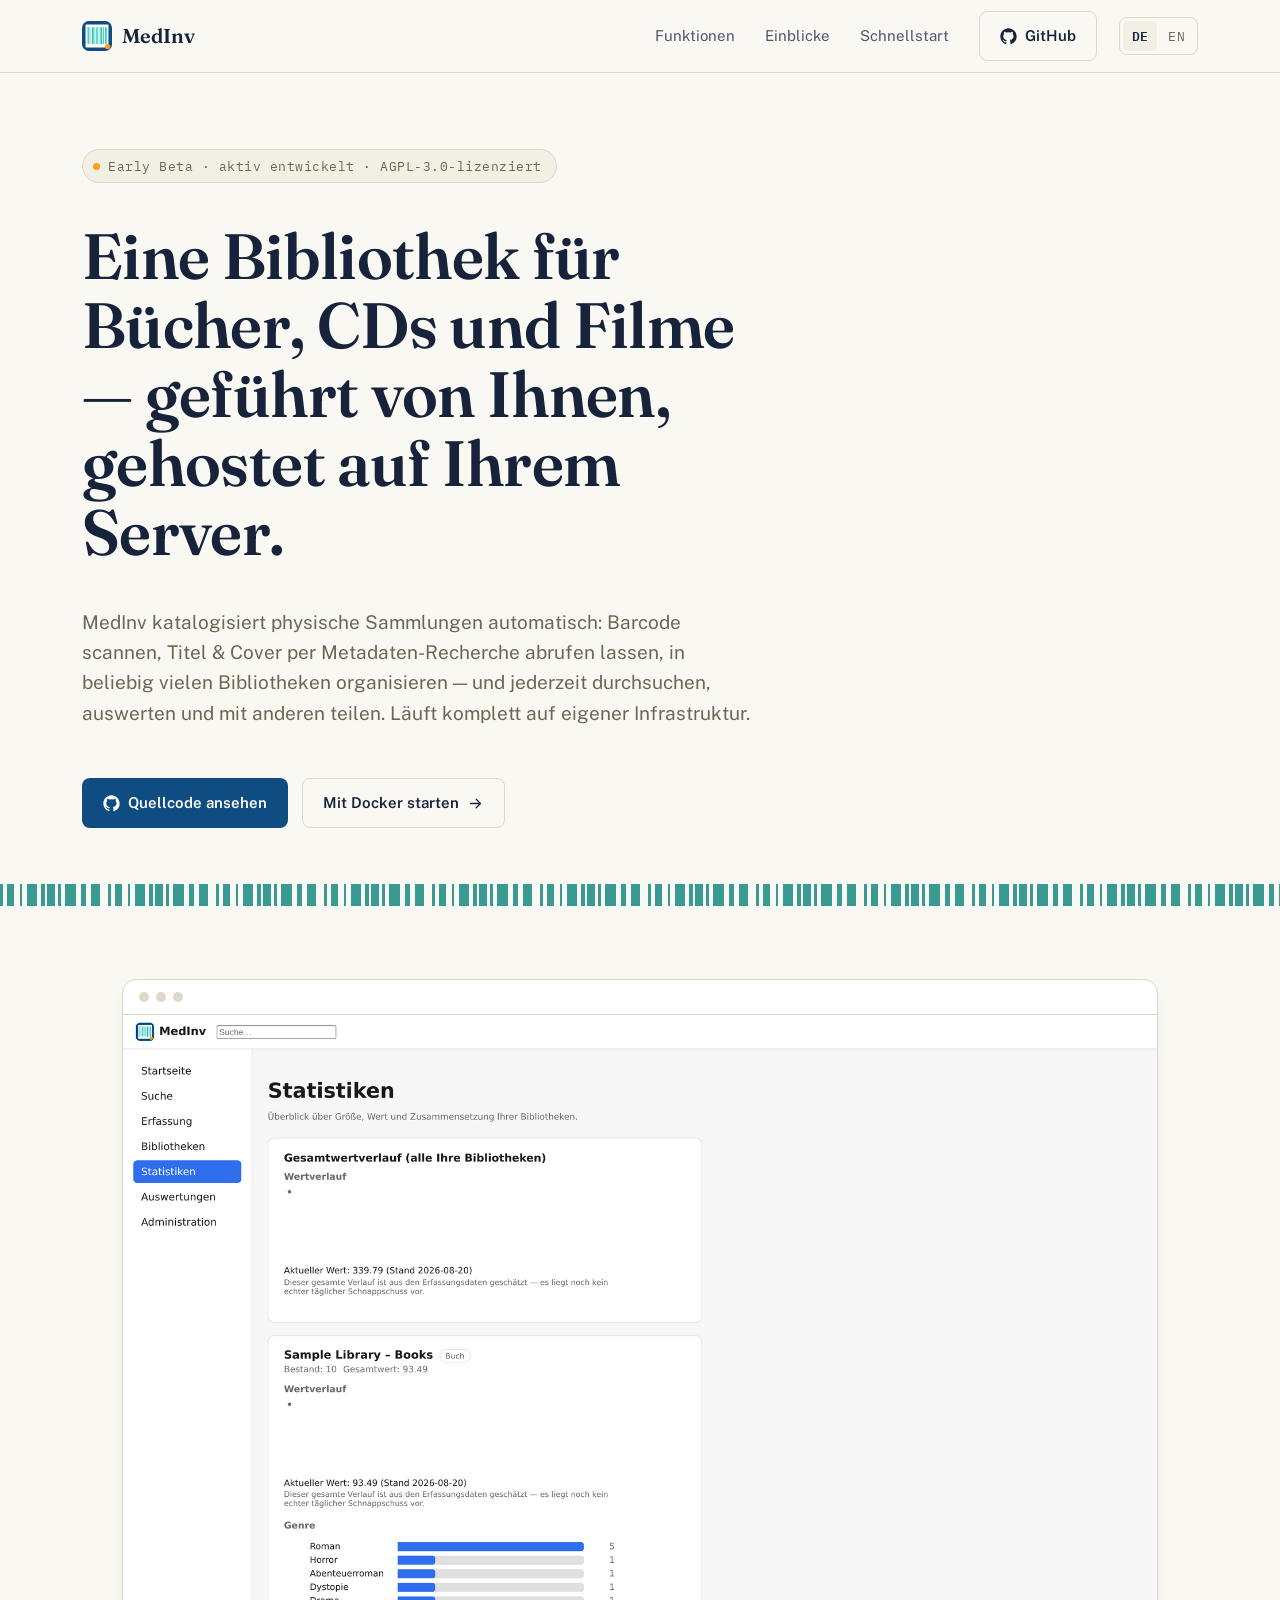
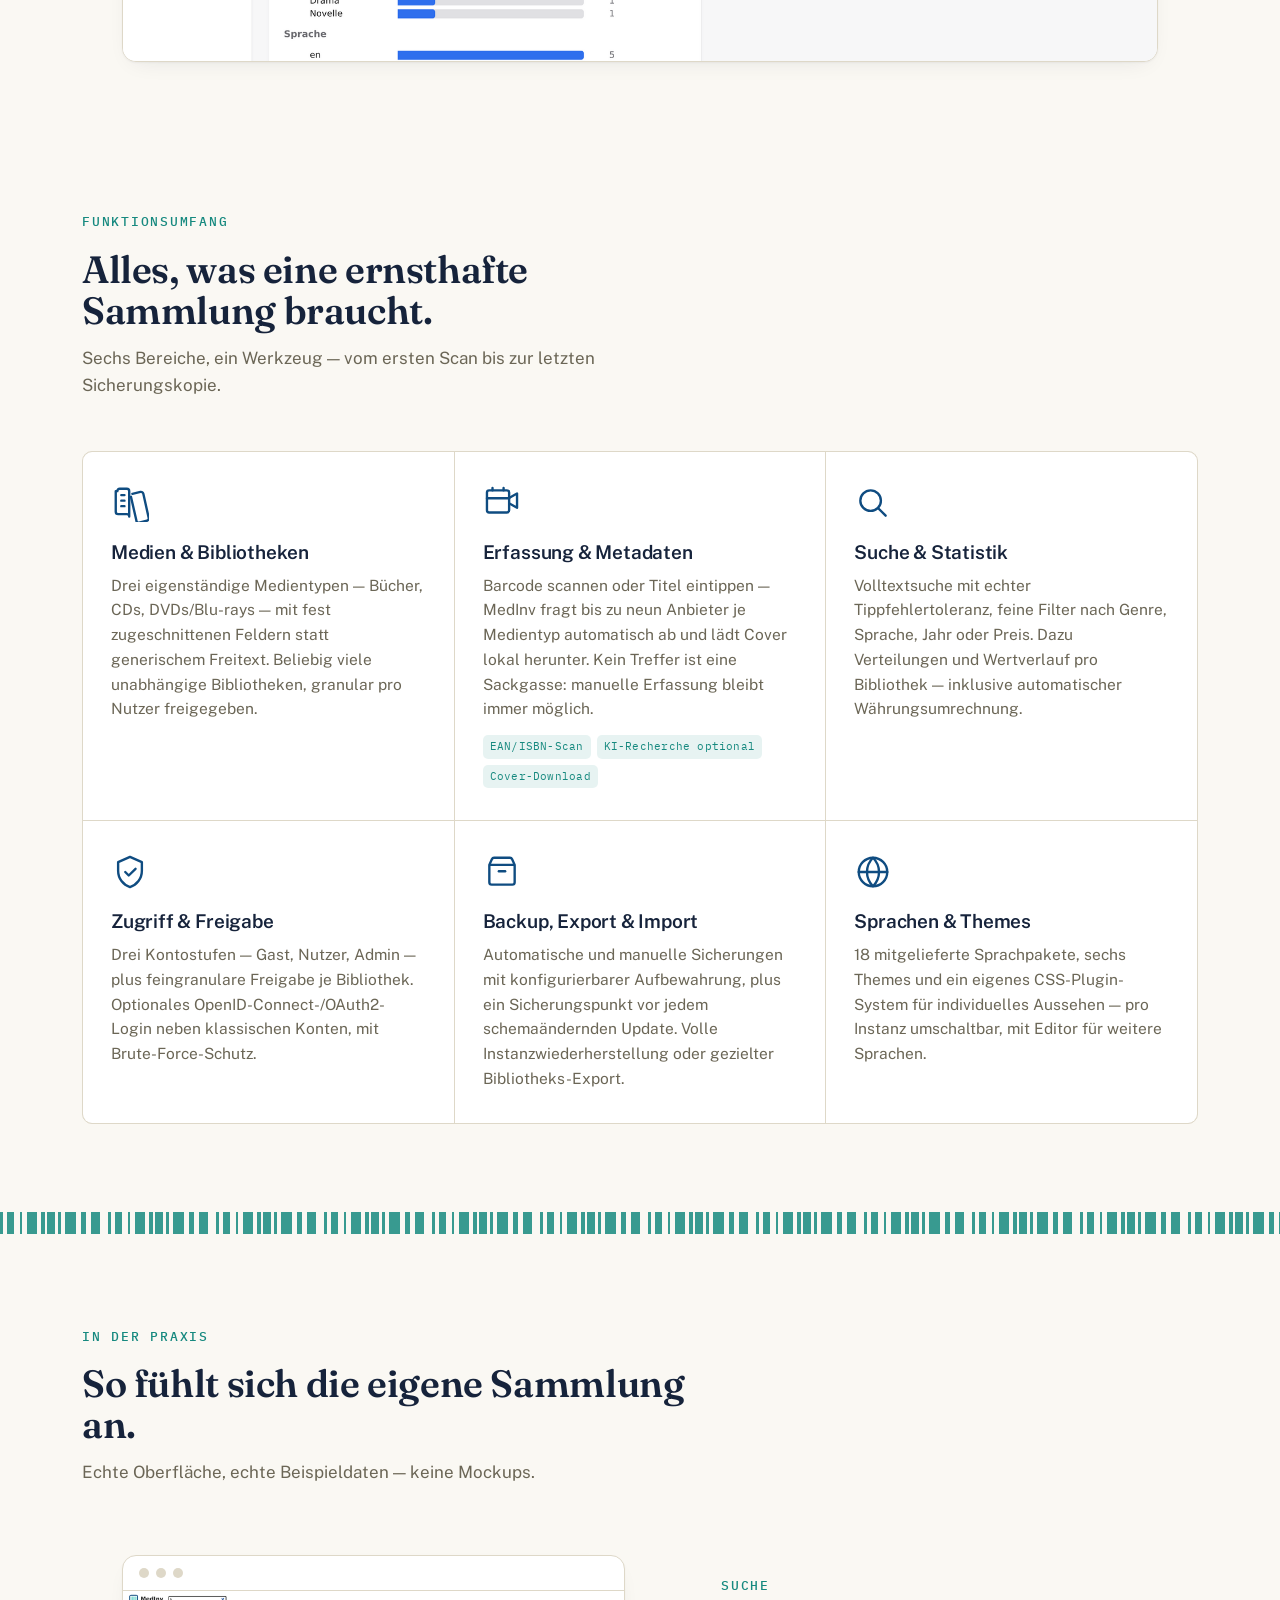
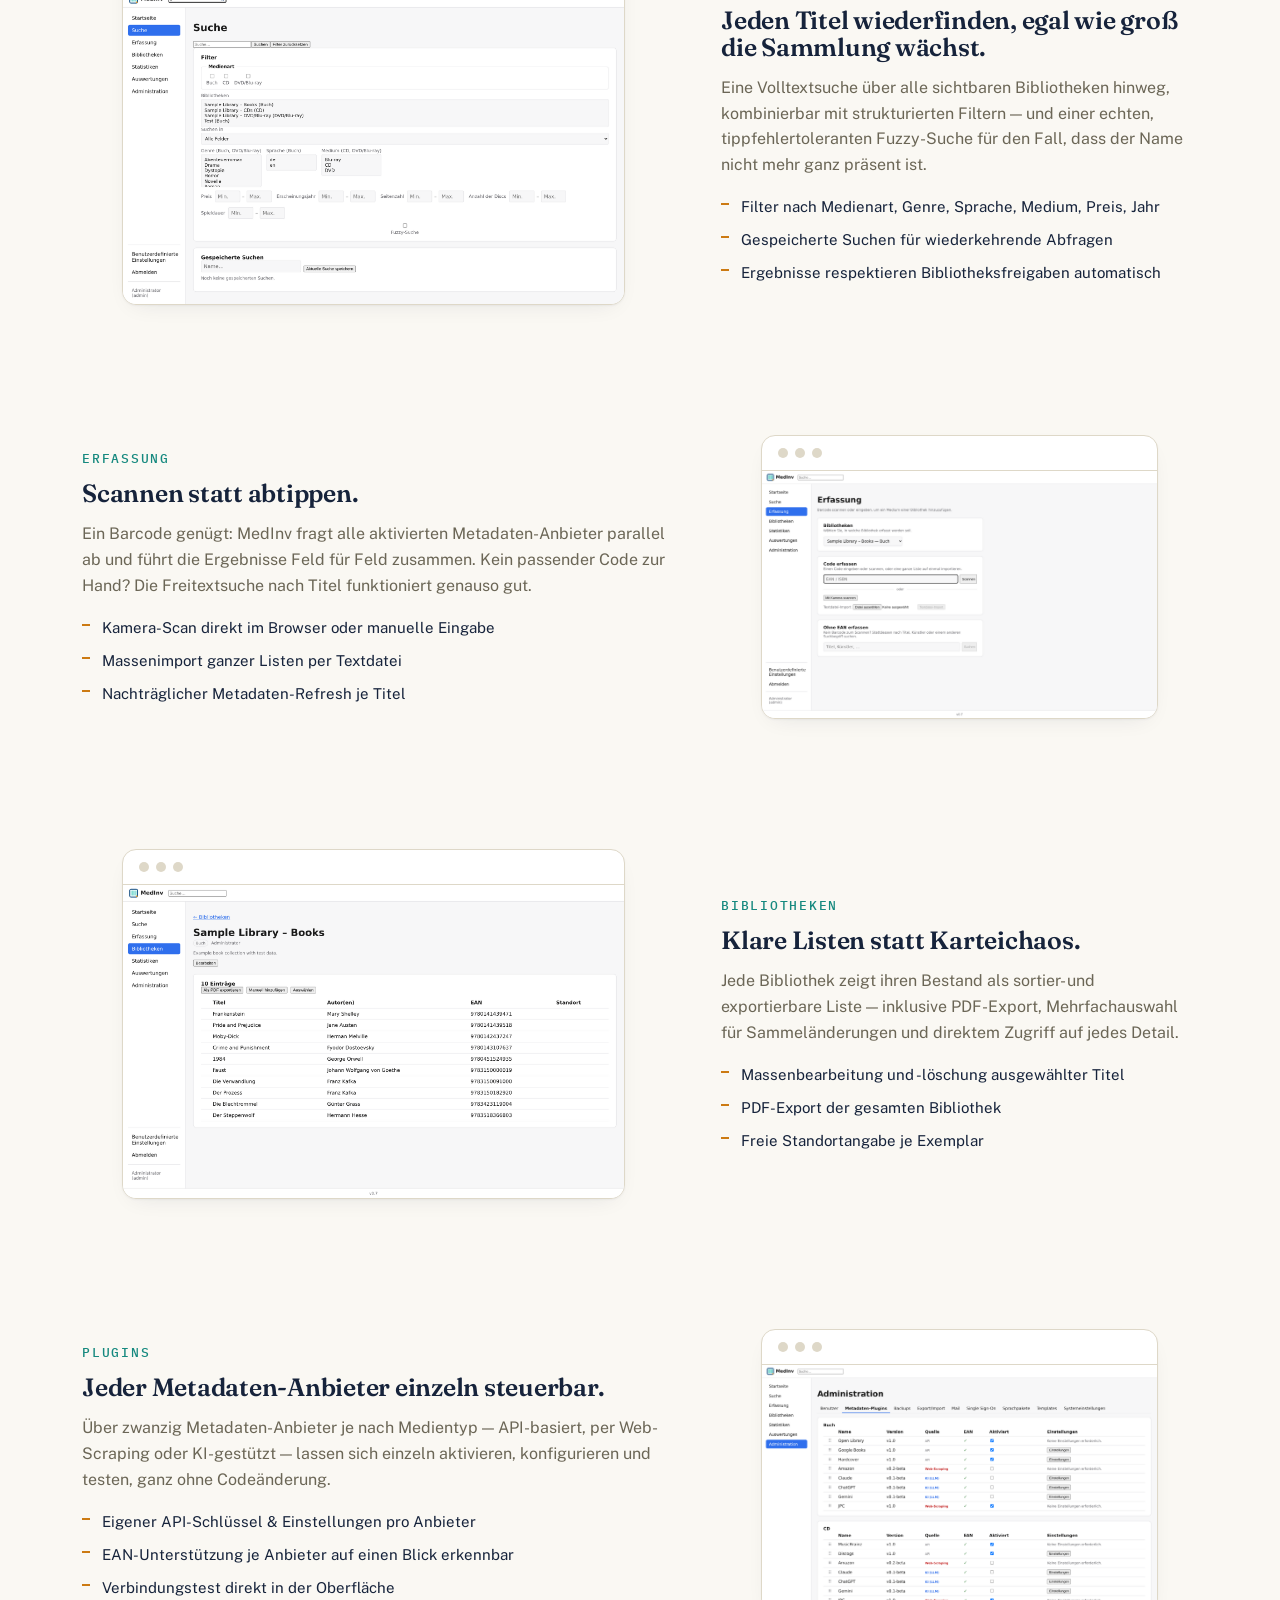
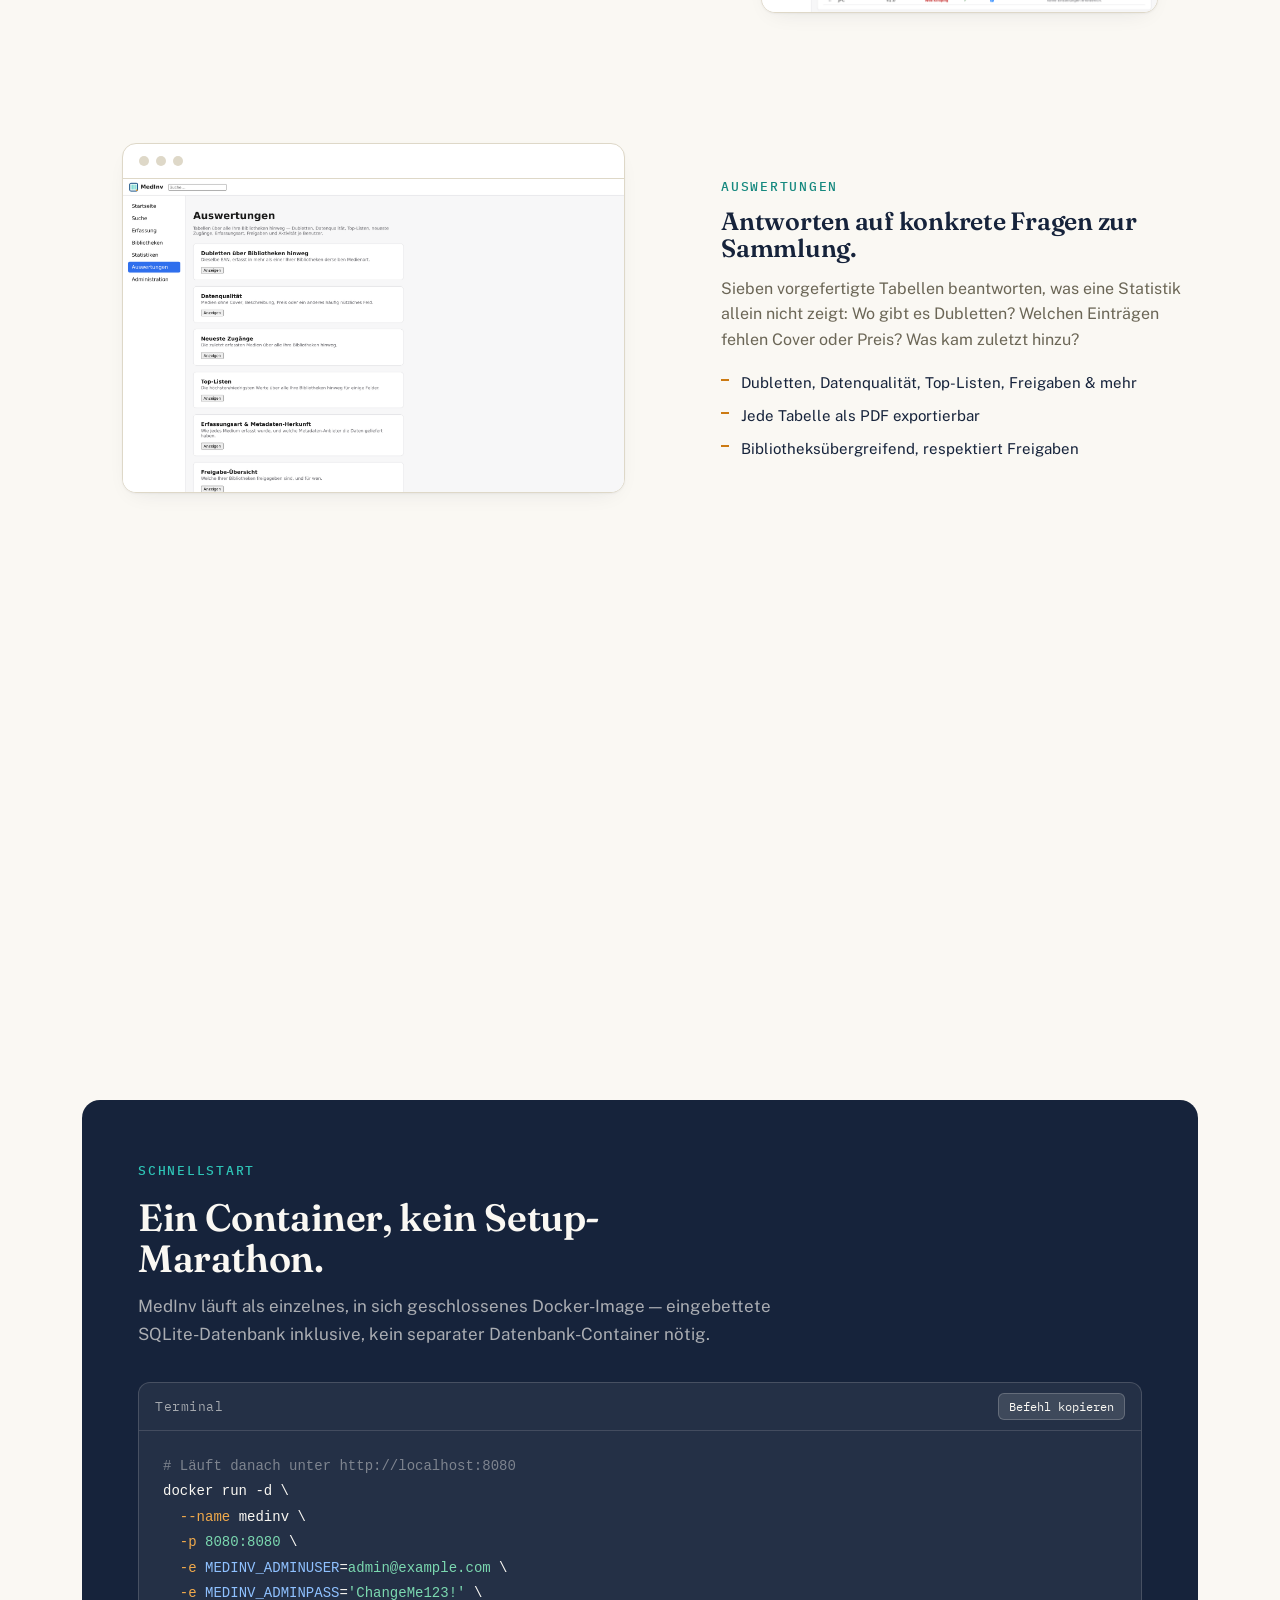
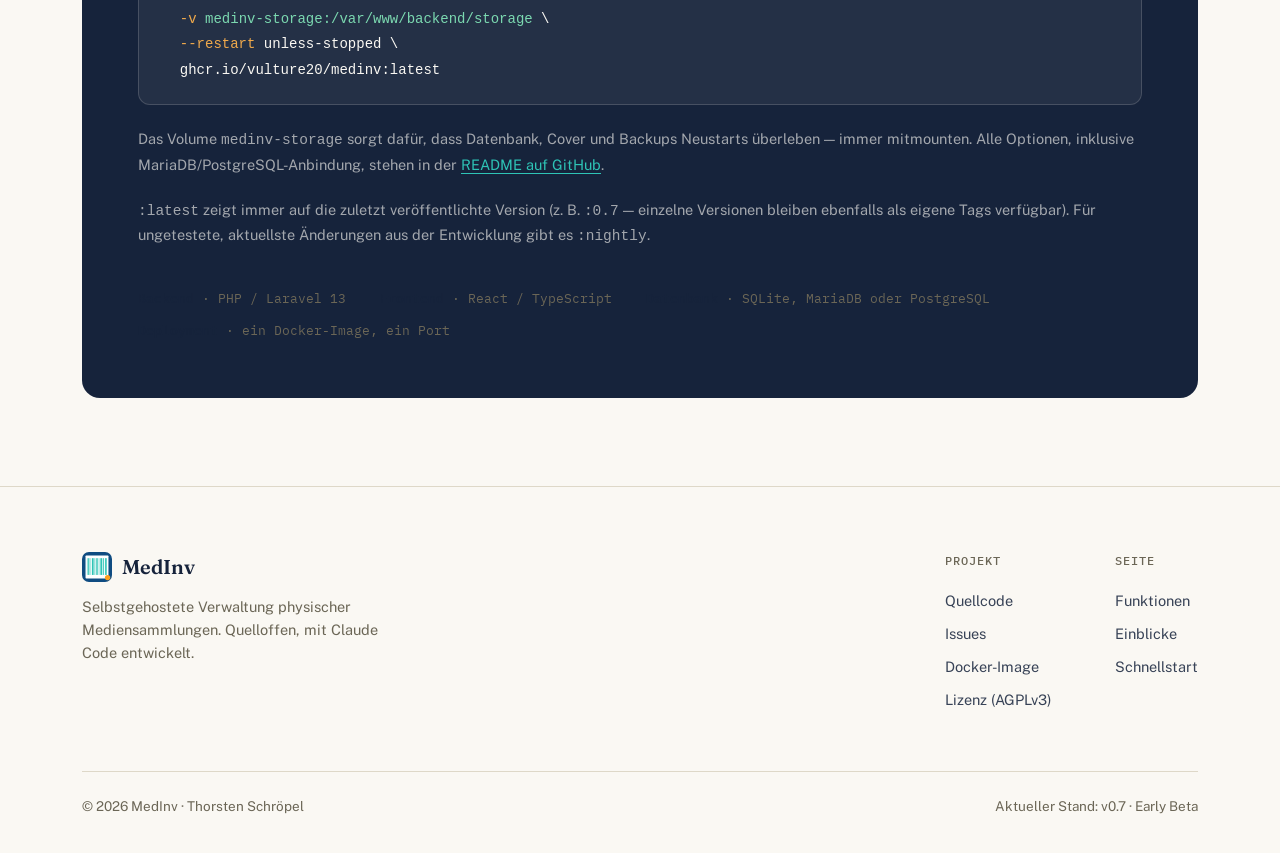
==== commit 896a935e: "Mention :latest/:nightly Docker tag split in the quick-start section Mirrors the note just added to " ====
--- a/index.html
+++ b/index.html
@@ -353,6 +353,10 @@
             <a href="https://github.com/vulture20/MedInv#-quick-start-with-docker" target="_blank" rel="noopener">README auf GitHub</a>.
           </p>
 
+          <p class="quickstart-note">
+            <code>:latest</code> zeigt immer auf die zuletzt veröffentlichte Version (z. B. <code>:0.7</code> — einzelne Versionen bleiben ebenfalls als eigene Tags verfügbar). Für ungetestete, aktuellste Änderungen aus der Entwicklung gibt es <code>:nightly</code>.
+          </p>
+
           <div class="stack">
             <span><strong>Backend</strong> · PHP / Laravel 13</span>
             <span><strong>Frontend</strong> · React / TypeScript</span>
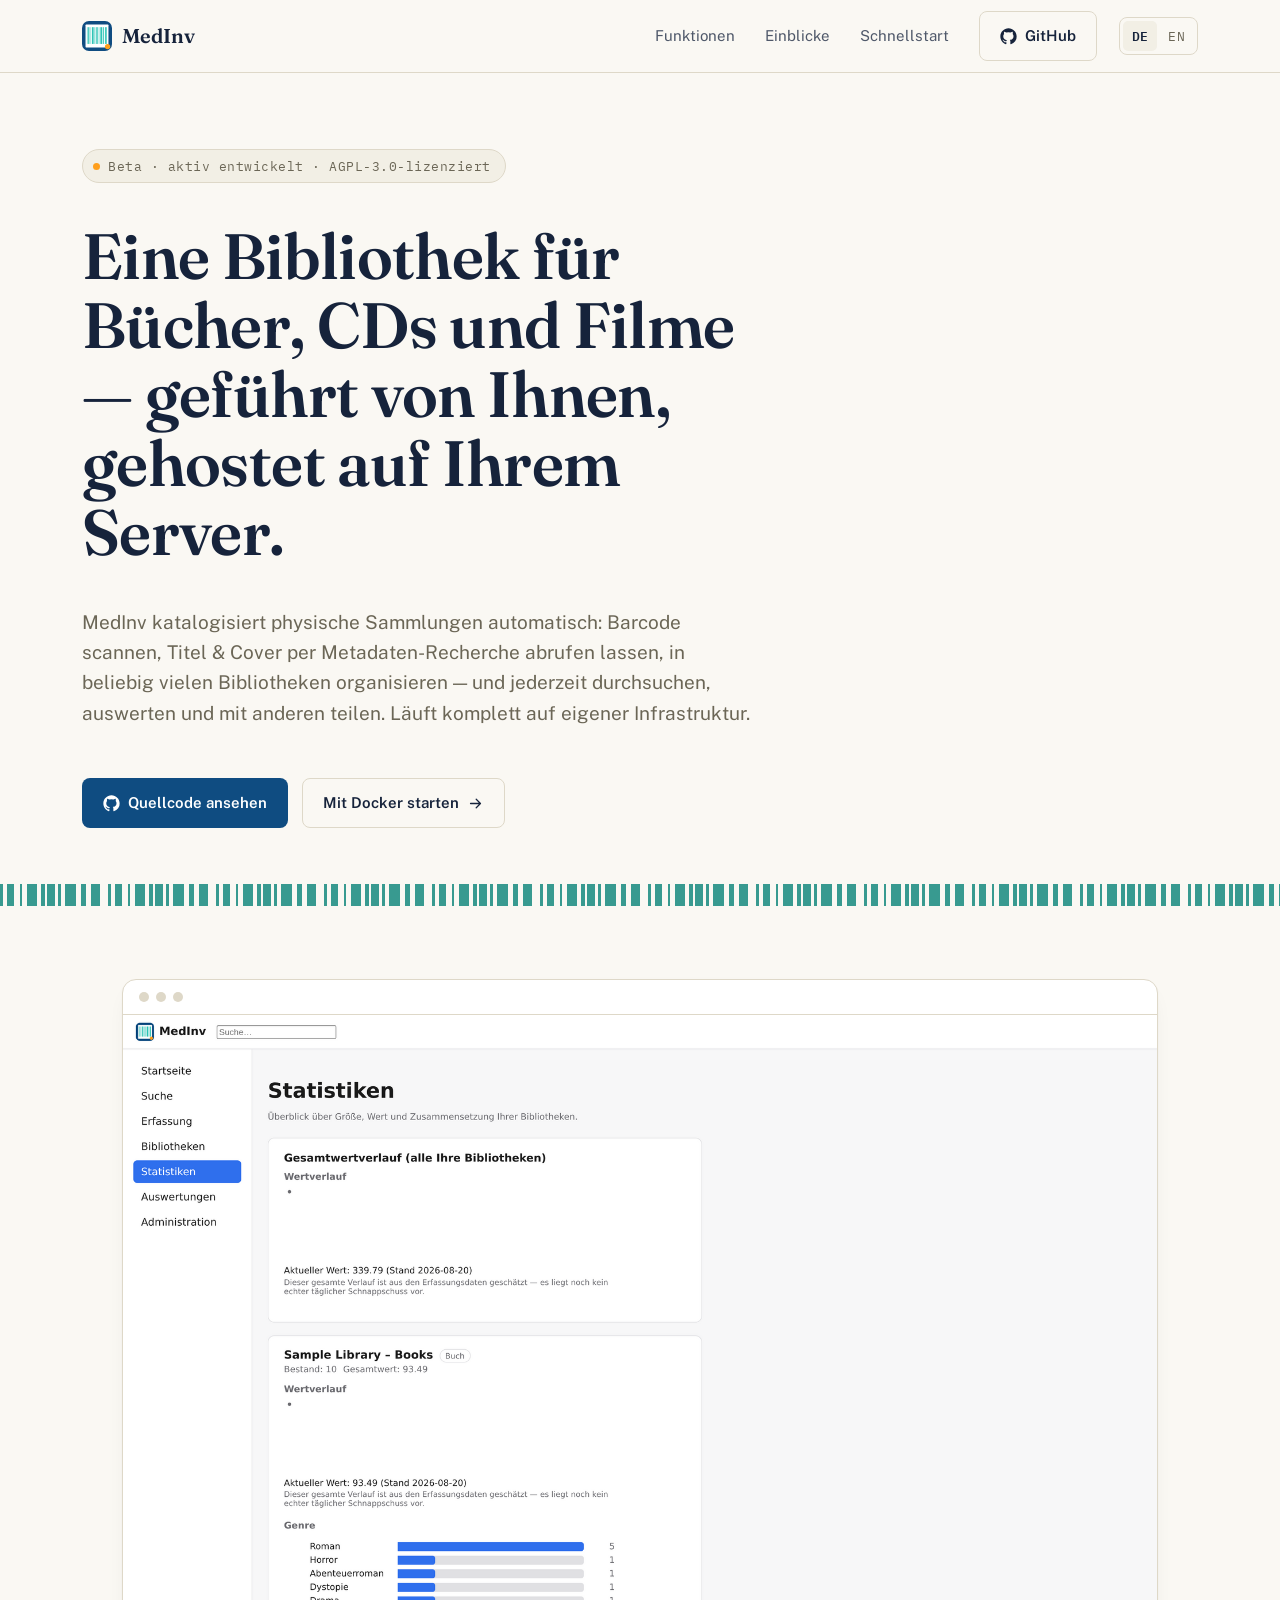
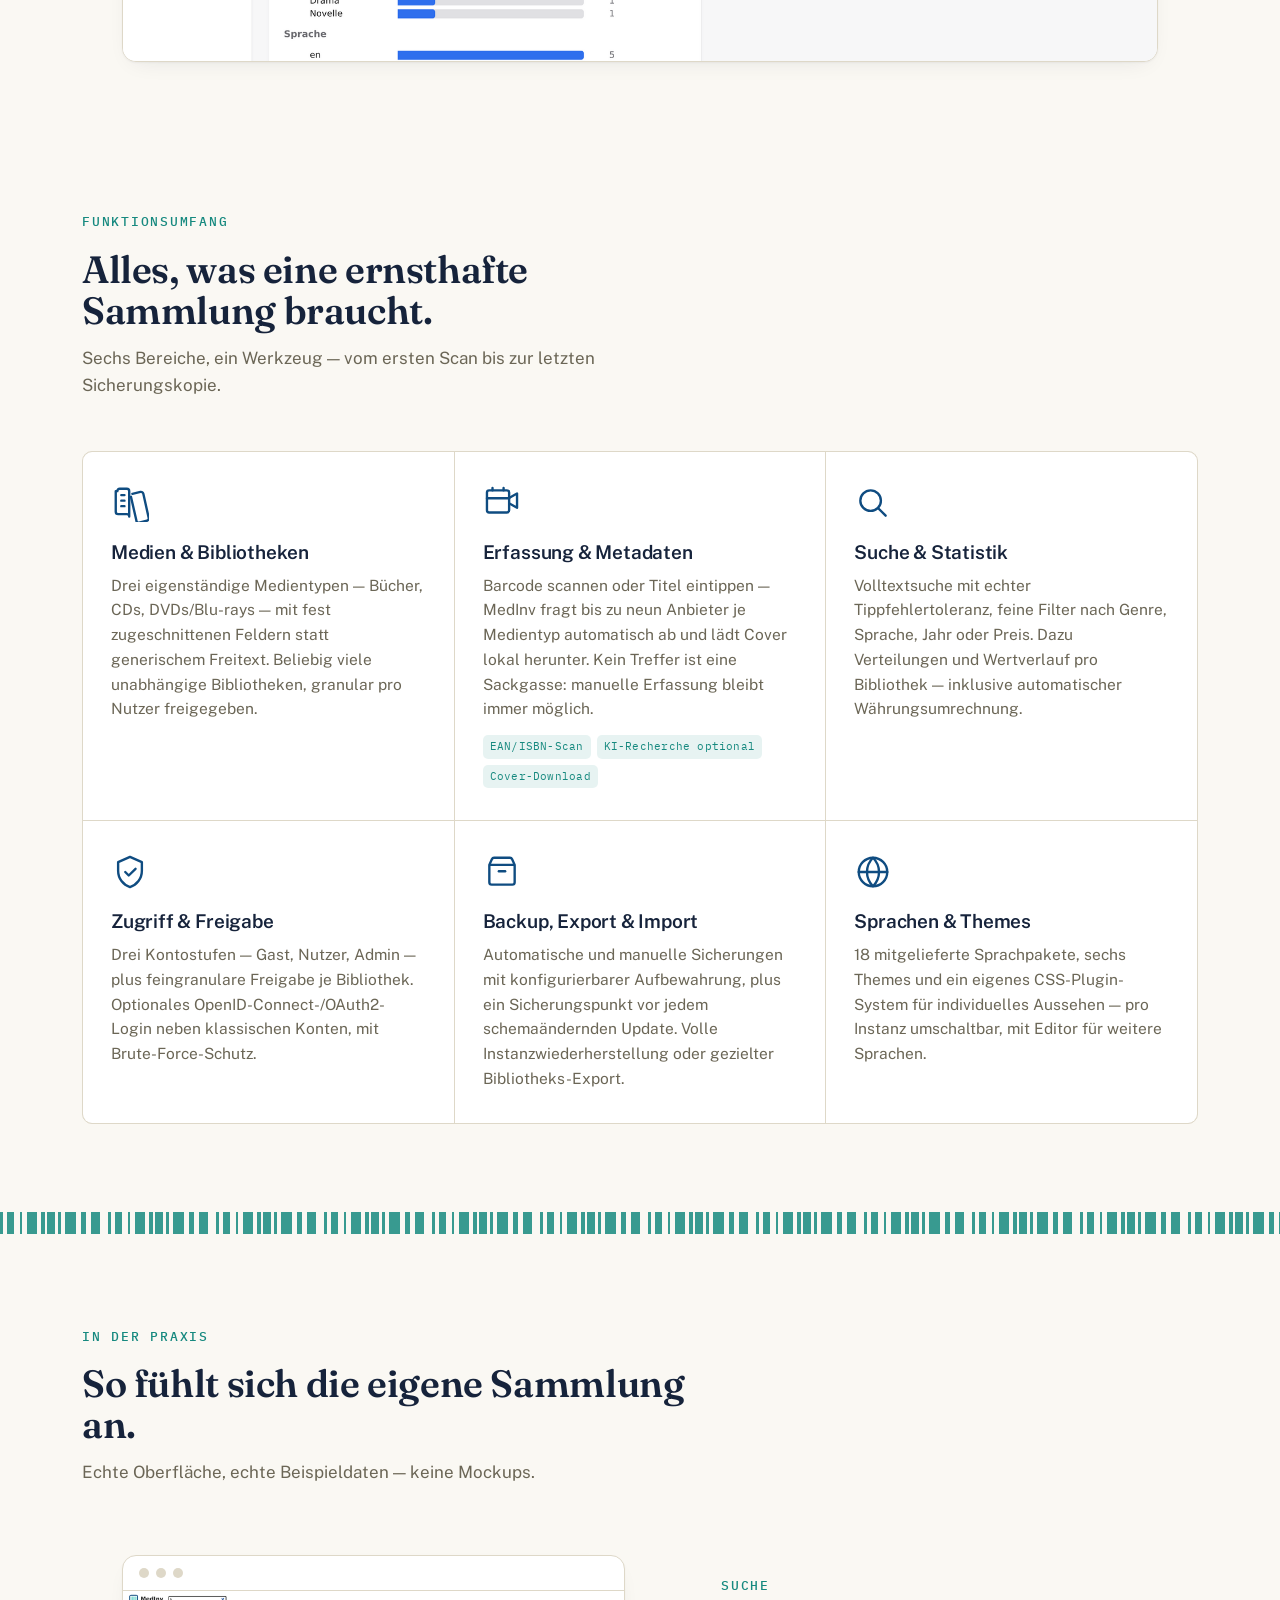
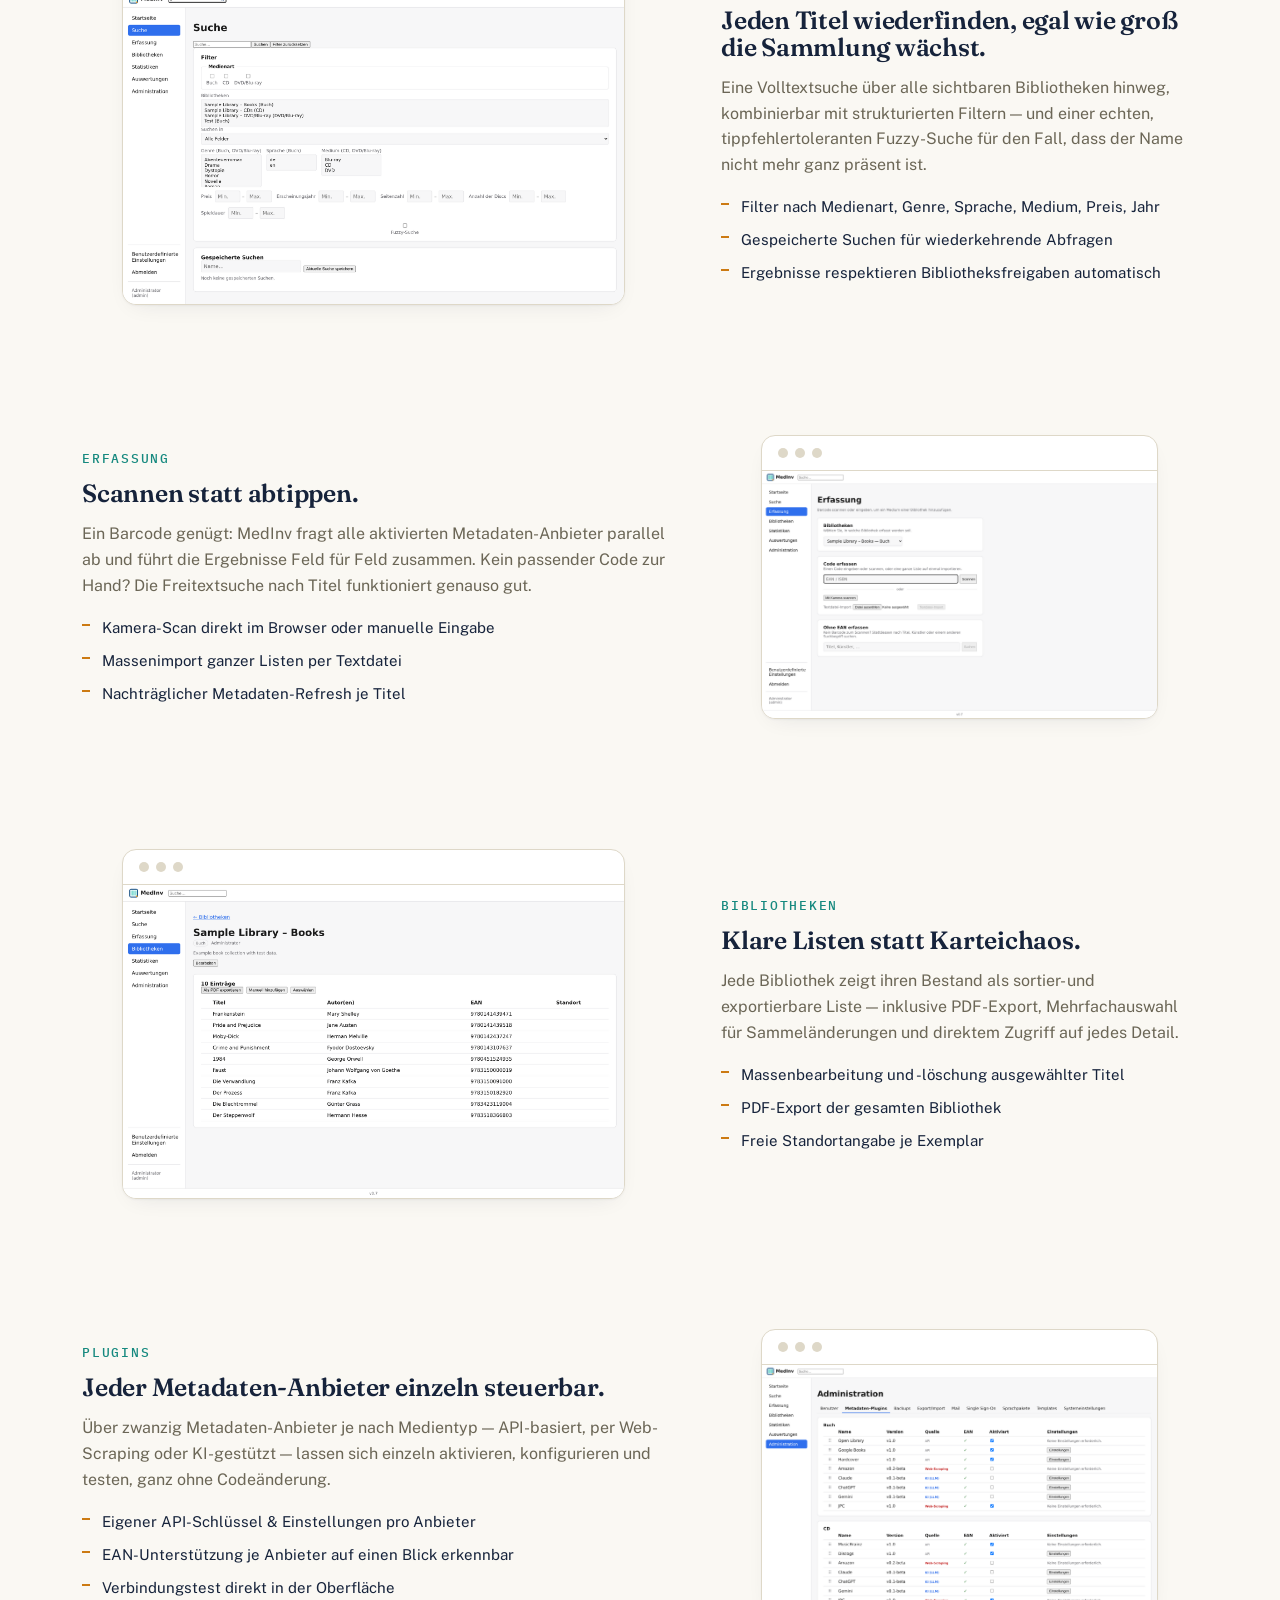
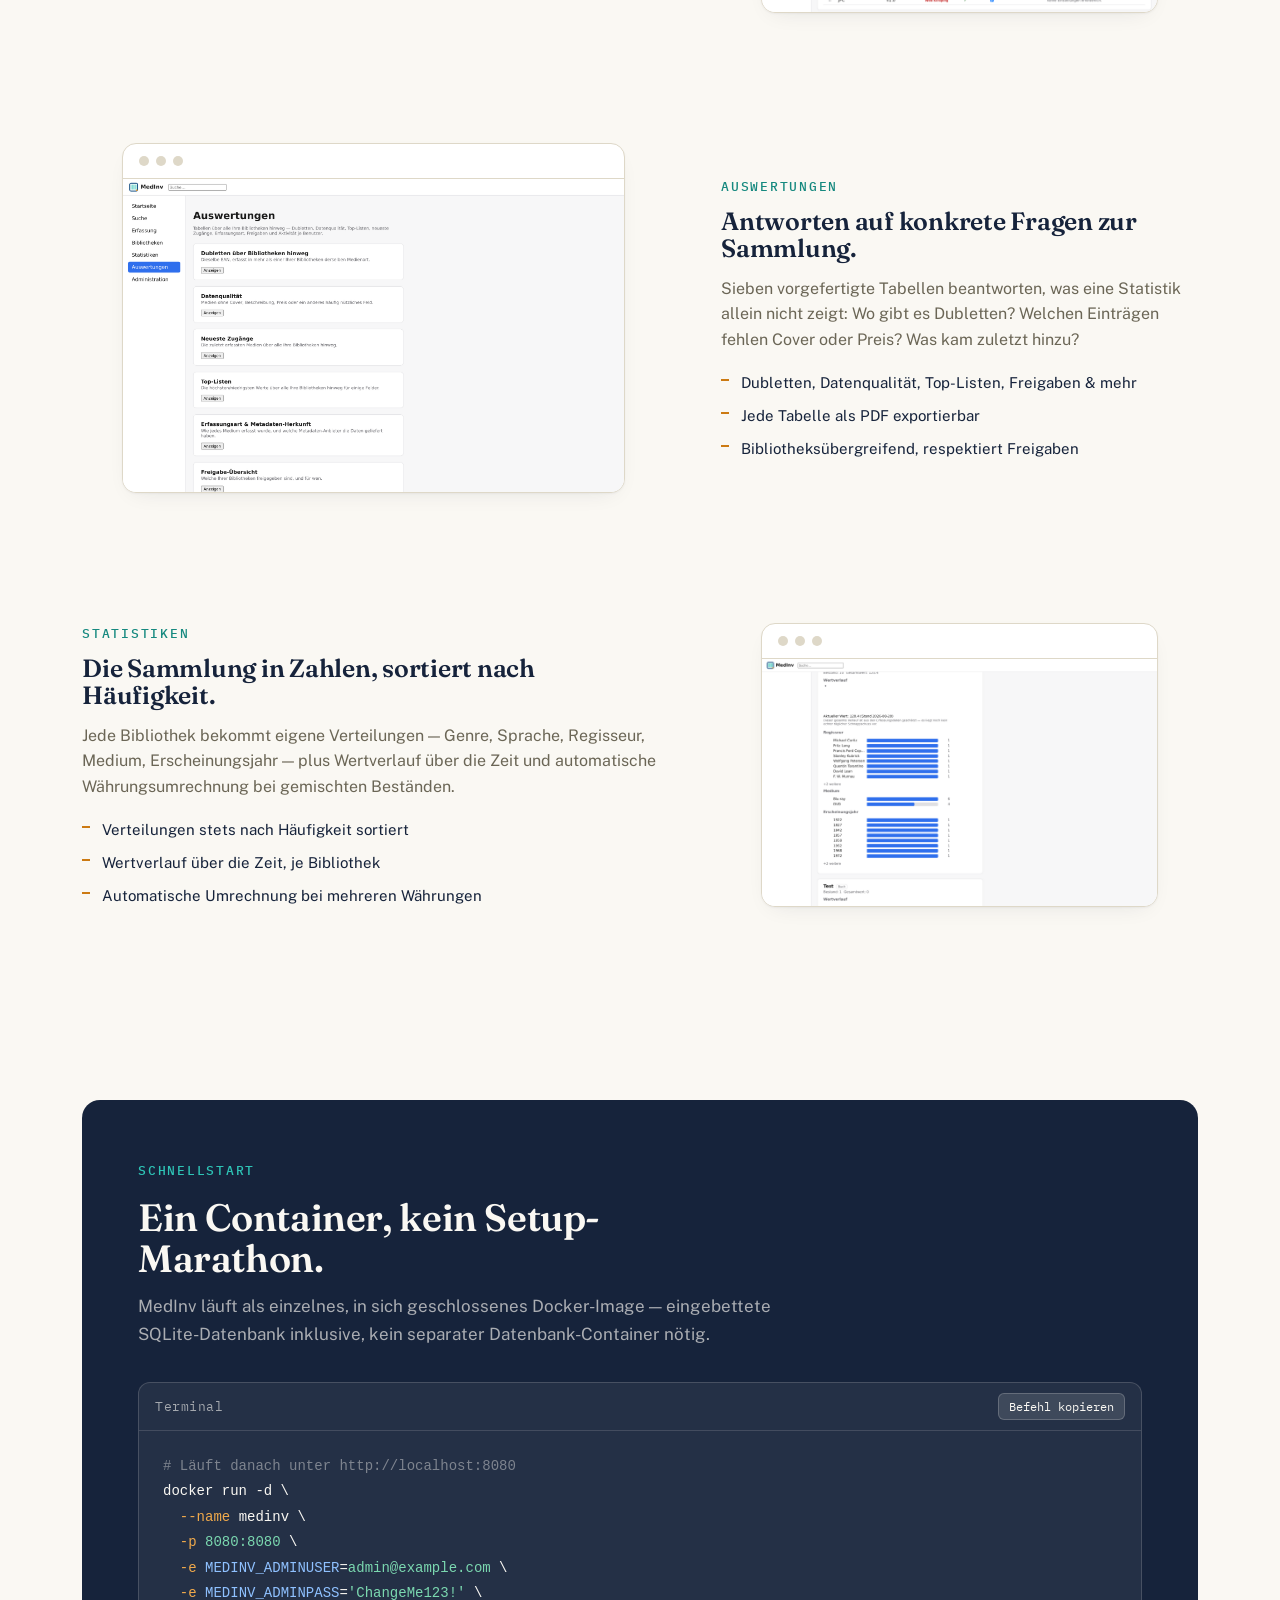
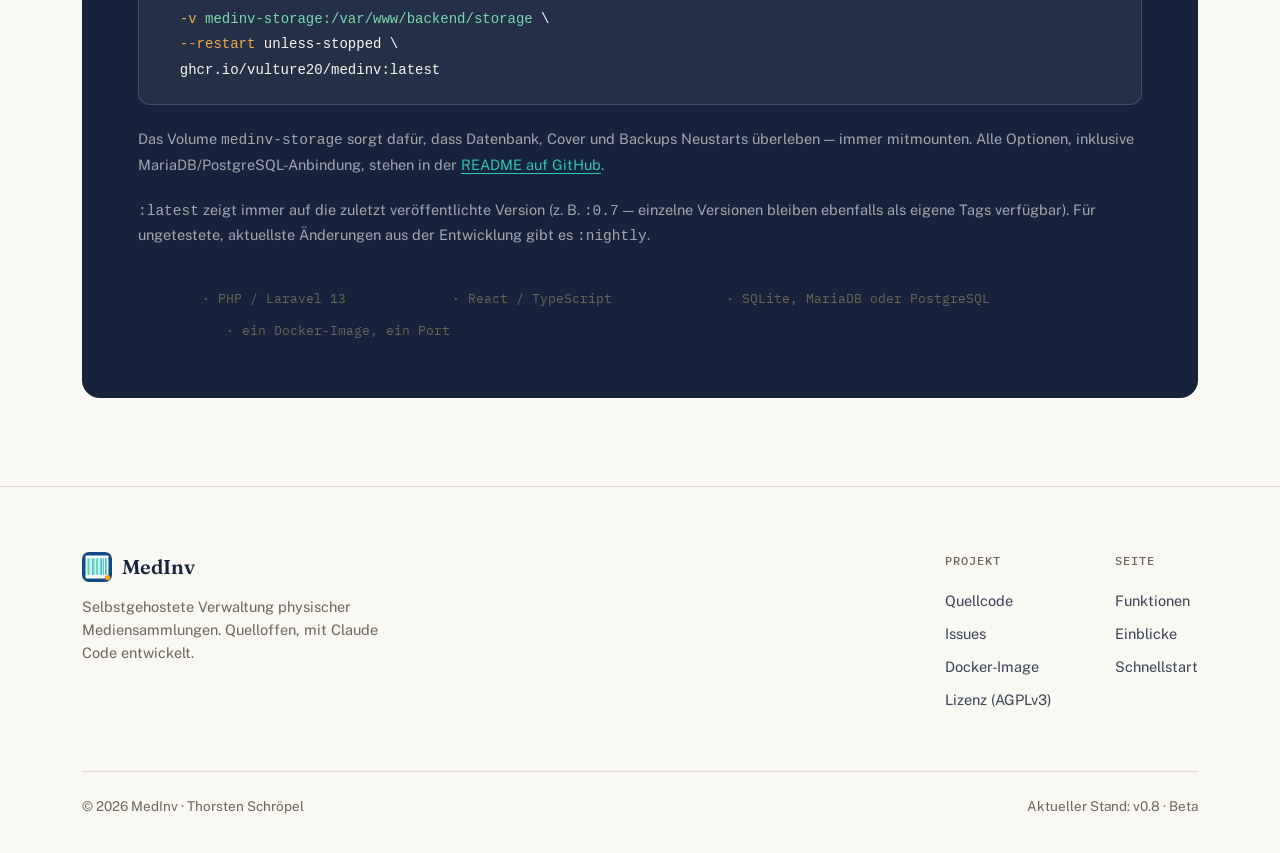
==== commit 84e947f9: "Bump to v0.8, soften "Early Beta" to "Beta" Mirrors the same version bump and status-wording change " ====
--- a/index.html
+++ b/index.html
@@ -95,7 +95,7 @@
     <!-- Hero ============================================================ -->
     <header class="hero">
       <div class="wrap">
-        <span class="status-pill"><span class="dot"></span> Early Beta · aktiv entwickelt · AGPL-3.0-lizenziert</span>
+        <span class="status-pill"><span class="dot"></span> Beta · aktiv entwickelt · AGPL-3.0-lizenziert</span>
 
         <h1>Eine Bibliothek für Bücher, CDs und Filme — geführt von Ihnen, gehostet auf Ihrem Server.</h1>
 
@@ -397,7 +397,7 @@
       </div>
       <div class="footer-bottom">
         <span>© <span id="year"></span> MedInv · Thorsten Schröpel</span>
-        <span>Aktueller Stand: v0.7 · Early Beta</span>
+        <span>Aktueller Stand: v0.8 · Beta</span>
       </div>
     </div>
   </footer>
